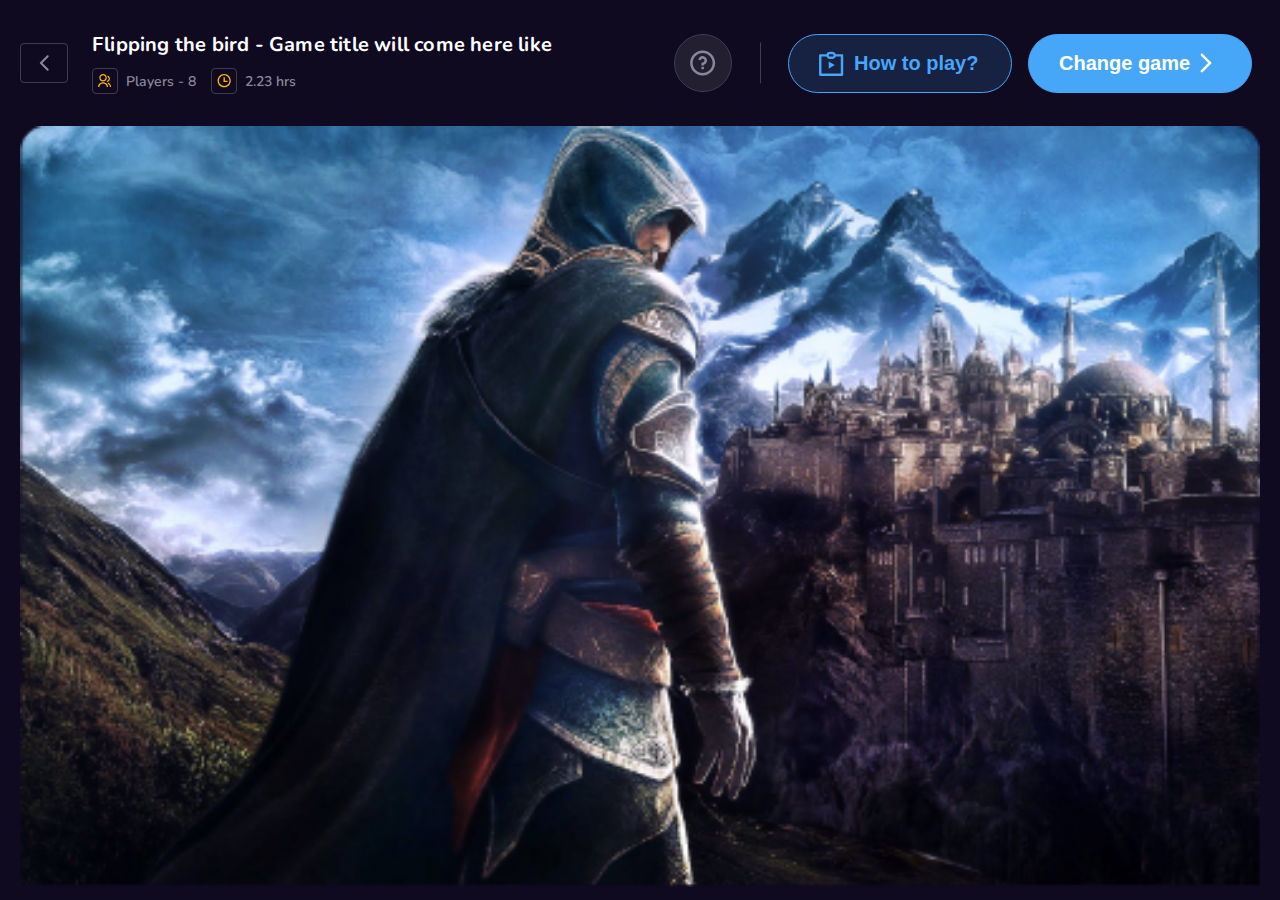
==== toolbar.html @ ceb5f51f "12345" ====
<!DOCTYPE html>
<html lang="en">

<head>
    <meta charset="UTF-8">
    <meta http-equiv="X-UA-Compatible" content="IE=edge">
    <meta name="viewport" content="width=device-width, initial-scale=1.0">
    <link rel="preconnect" href="https://fonts.googleapis.com">
    <link rel="preconnect" href="https://fonts.gstatic.com" crossorigin>
    <link href="https://fonts.googleapis.com/css2?family=Nunito:wght@400;600;700&display=swap" rel="stylesheet">

    <link rel="stylesheet" href="css/main.css">
    <title>Toolbar</title>
</head>

<body>
    <!-- toolbar start
    =========================================== -->
    <section class="toolbar">
        <div class="toolbar__inner">
            <div class="toolbar__inner-header">
                <div class="toolbar__inner-header-side">
                    <div class="toolbar__inner-header-side-row">
                        <a href="index.html" class="toolbar__inner-header-side-back">
                            <svg width="12" height="20" viewBox="0 0 12 20" fill="none"
                                xmlns="http://www.w3.org/2000/svg">
                                <path
                                    d="M11.3076 0.990059C10.8176 0.500059 10.0276 0.500059 9.53756 0.990059L1.22756 9.30006C0.837559 9.69006 0.837559 10.3201 1.22756 10.7101L9.53756 19.0201C10.0276 19.5101 10.8176 19.5101 11.3076 19.0201C11.7976 18.5301 11.7976 17.7401 11.3076 17.2501L4.06756 10.0001L11.3176 2.75006C11.7976 2.27006 11.7976 1.47006 11.3076 0.990059Z"
                                    fill="" />
                            </svg>
                        </a>
                        <div class="toolbar__inner-header-side-info">
                            <div class="toolbar__inner-header-side-info-title">
                                Flipping the bird - Game title will come here like
                            </div>
                            <div class="toolbar__inner-header-side-info-row">
                                <div class="toolbar__inner-header-side-info-column">
                                    <div class="toolbar__inner-header-side-info-column-icon">
                                        <svg width="15" height="15" viewBox="0 0 15 15" fill="none"
                                            xmlns="http://www.w3.org/2000/svg">
                                            <path
                                                d="M0.0732422 14.0488C0.0732422 12.6343 0.635145 11.2778 1.63534 10.2776C2.63553 9.2774 3.99209 8.7155 5.40658 8.7155C6.82106 8.7155 8.17762 9.2774 9.17781 10.2776C10.178 11.2778 10.7399 12.6343 10.7399 14.0488H9.40658C9.40658 12.988 8.98515 11.9705 8.235 11.2204C7.48486 10.4703 6.46744 10.0488 5.40658 10.0488C4.34571 10.0488 3.32829 10.4703 2.57815 11.2204C1.828 11.9705 1.40658 12.988 1.40658 14.0488H0.0732422ZM5.40658 8.04883C3.19658 8.04883 1.40658 6.25883 1.40658 4.04883C1.40658 1.83883 3.19658 0.0488281 5.40658 0.0488281C7.61658 0.0488281 9.40658 1.83883 9.40658 4.04883C9.40658 6.25883 7.61658 8.04883 5.40658 8.04883ZM5.40658 6.7155C6.87991 6.7155 8.07324 5.52216 8.07324 4.04883C8.07324 2.57549 6.87991 1.38216 5.40658 1.38216C3.93324 1.38216 2.73991 2.57549 2.73991 4.04883C2.73991 5.52216 3.93324 6.7155 5.40658 6.7155ZM10.9292 9.18416C11.8661 9.60611 12.6612 10.2897 13.219 11.1526C13.7767 12.0156 14.0733 13.0213 14.0732 14.0488H12.7399C12.7401 13.2781 12.5176 12.5238 12.0993 11.8766C11.681 11.2293 11.0846 10.7166 10.3819 10.4002L10.9286 9.18416H10.9292ZM10.4706 1.65749C11.1423 1.93436 11.7166 2.40452 12.1206 3.00832C12.5246 3.61211 12.7402 4.32232 12.7399 5.04883C12.7402 5.96372 12.3984 6.84565 11.7816 7.52138C11.1648 8.19711 10.3177 8.61781 9.40658 8.70083V7.35883C9.90054 7.28808 10.3588 7.06084 10.7141 6.71047C11.0694 6.36009 11.303 5.90504 11.3807 5.41212C11.4583 4.91919 11.3759 4.41436 11.1455 3.97173C10.9151 3.5291 10.5489 3.17199 10.1006 2.95283L10.4706 1.65749Z"
                                                fill="" />
                                        </svg>
                                    </div>
                                    <span>
                                        Players - 8
                                    </span>
                                </div>
                                <div class="toolbar__inner-header-side-info-column">
                                    <div class="toolbar__inner-header-side-info-column-icon">
                                        <svg width="17" height="17" viewBox="0 0 17 17" fill="none"
                                            xmlns="http://www.w3.org/2000/svg">
                                            <path
                                                d="M8.71802 16.0488C4.29962 16.0488 0.718018 12.4672 0.718018 8.04883C0.718018 3.63043 4.29962 0.0488281 8.71802 0.0488281C13.1364 0.0488281 16.718 3.63043 16.718 8.04883C16.718 12.4672 13.1364 16.0488 8.71802 16.0488ZM8.71802 14.4488C10.4154 14.4488 12.0433 13.7745 13.2435 12.5743C14.4437 11.3741 15.118 9.74621 15.118 8.04883C15.118 6.35144 14.4437 4.72358 13.2435 3.52334C12.0433 2.32311 10.4154 1.64883 8.71802 1.64883C7.02063 1.64883 5.39277 2.32311 4.19253 3.52334C2.9923 4.72358 2.31802 6.35144 2.31802 8.04883C2.31802 9.74621 2.9923 11.3741 4.19253 12.5743C5.39277 13.7745 7.02063 14.4488 8.71802 14.4488ZM9.51802 8.04883H12.718V9.64883H7.91802V4.04883H9.51802V8.04883Z"
                                                fill="" />
                                        </svg>
                                    </div>
                                    <span>
                                        2.23 hrs
                                    </span>
                                </div>
                            </div>
                        </div>
                    </div>
                    <div class="toolbar__inner-header-side-question windowBtn" data-modal="#issue">
                        <svg width="26" height="26" viewBox="0 0 26 26" fill="none" xmlns="http://www.w3.org/2000/svg">
                            <path
                                d="M12.63 25.5C5.72625 25.5 0.130005 19.9038 0.130005 13C0.130005 6.09625 5.72625 0.5 12.63 0.5C19.5338 0.5 25.13 6.09625 25.13 13C25.13 19.9038 19.5338 25.5 12.63 25.5ZM12.63 23C15.2822 23 17.8257 21.9464 19.7011 20.0711C21.5764 18.1957 22.63 15.6522 22.63 13C22.63 10.3478 21.5764 7.8043 19.7011 5.92893C17.8257 4.05357 15.2822 3 12.63 3C9.97784 3 7.4343 4.05357 5.55894 5.92893C3.68357 7.8043 2.63 10.3478 2.63 13C2.63 15.6522 3.68357 18.1957 5.55894 20.0711C7.4343 21.9464 9.97784 23 12.63 23ZM11.38 16.75H13.88V19.25H11.38V16.75ZM13.88 14.6938V15.5H11.38V13.625C11.38 13.2935 11.5117 12.9755 11.7461 12.7411C11.9805 12.5067 12.2985 12.375 12.63 12.375C12.9851 12.375 13.3329 12.2741 13.6329 12.0842C13.9329 11.8942 14.1728 11.623 14.3247 11.302C14.4766 10.981 14.5342 10.6235 14.4909 10.2711C14.4475 9.91862 14.3049 9.58573 14.0798 9.31114C13.8546 9.03655 13.5561 8.83154 13.219 8.71996C12.8819 8.60839 12.52 8.59484 12.1755 8.68088C11.831 8.76693 11.518 8.94904 11.273 9.20602C11.0279 9.463 10.8609 9.78429 10.7913 10.1325L8.33875 9.64125C8.49079 8.88136 8.84189 8.17546 9.35615 7.59573C9.87042 7.016 10.5294 6.58323 11.2657 6.34165C12.0021 6.10007 12.7894 6.05836 13.5471 6.22077C14.3049 6.38318 15.0059 6.74389 15.5785 7.26603C16.1512 7.78817 16.5749 8.45301 16.8064 9.19258C17.0379 9.93215 17.0688 10.7199 16.8961 11.4754C16.7233 12.2308 16.3531 12.9269 15.8232 13.4923C15.2932 14.0578 14.6227 14.4724 13.88 14.6938Z"
                                fill="" />
                        </svg>
                    </div>
                </div>
                <div class="toolbar__inner-header-btns">
                    <button class="windowBtn" data-modal="#video">
                        <svg width="25" height="25" viewBox="0 0 25 25" fill="none" xmlns="http://www.w3.org/2000/svg">
                            <path
                                d="M7.50193 3.12516C7.75206 2.4182 8.21523 1.80617 8.82765 1.37337C9.44006 0.940567 10.1716 0.70828 10.9215 0.708496H13.3382C14.9163 0.708496 16.2587 1.71745 16.7578 3.12516H23.0048C23.3253 3.12516 23.6327 3.25247 23.8593 3.47908C24.0859 3.70568 24.2132 4.01303 24.2132 4.3335V23.6668C24.2132 23.9873 24.0859 24.2946 23.8593 24.5212C23.6327 24.7479 23.3253 24.8752 23.0048 24.8752H1.25484C0.934372 24.8752 0.627028 24.7479 0.400421 24.5212C0.173815 24.2946 0.0465088 23.9873 0.0465088 23.6668V4.3335C0.0465088 4.01303 0.173815 3.70568 0.400421 3.47908C0.627028 3.25247 0.934372 3.12516 1.25484 3.12516H7.50193ZM2.46318 5.54183V22.4585H21.7965V5.54183H16.7578C16.5076 6.24879 16.0445 6.86082 15.432 7.29362C14.8196 7.72642 14.0881 7.95871 13.3382 7.9585H10.9215C10.1716 7.95871 9.44006 7.72642 8.82765 7.29362C8.21523 6.86082 7.75206 6.24879 7.50193 5.54183H2.46318ZM10.9215 3.12516C10.601 3.12516 10.2937 3.25247 10.0671 3.47908C9.84048 3.70568 9.71318 4.01303 9.71318 4.3335C9.71318 4.65397 9.84048 4.96131 10.0671 5.18792C10.2937 5.41452 10.601 5.54183 10.9215 5.54183H13.3382C13.6586 5.54183 13.966 5.41452 14.1926 5.18792C14.4192 4.96131 14.5465 4.65397 14.5465 4.3335C14.5465 4.01303 14.4192 3.70568 14.1926 3.47908C13.966 3.25247 13.6586 3.12516 13.3382 3.12516H10.9215ZM9.71318 10.3752L15.7548 14.0002L9.71318 17.6252V10.3752Z"
                                fill="" />
                        </svg>
                        How to play?
                    </button>
                    <button class="windowBtn" data-modal="#gallery">
                        Change game
                        <svg width="12" height="20" viewBox="0 0 12 20" fill="none" xmlns="http://www.w3.org/2000/svg">
                            <path
                                d="M1.00982 19.0099C1.49982 19.4999 2.28982 19.4999 2.77982 19.0099L11.0898 10.6999C11.4798 10.3099 11.4798 9.67994 11.0898 9.28994L2.77982 0.97994C2.28982 0.48994 1.49982 0.48994 1.00982 0.97994C0.519823 1.46994 0.519823 2.25994 1.00982 2.74994L8.24982 9.99994L0.999823 17.2499C0.519823 17.7299 0.519821 18.5299 1.00982 19.0099Z"
                                fill="" />
                        </svg>
                    </button>
                </div>
            </div>
            <div class="toolbar__inner-body">
                <div class="toolbar__inner-body-image">
                    <img src="images/games/1 (1).png" alt="">
                </div>
            </div>
        </div>
    </section>
    <!-- toolbar end
    =========================================== -->
    <!-- modals start
    =========================================== -->
    <div class="modal window" id="issue">
        <div class="modal__inner">
            <div class="modal__inner-header">
                <div class="modal__close windowClose" data-modal="issue">
                    <svg width="15" height="14" viewBox="0 0 15 14" fill="none" xmlns="http://www.w3.org/2000/svg">
                        <path
                            d="M13.7443 1.18C13.3543 0.805032 12.7243 0.805032 12.3343 1.18L7.44431 5.87194L2.55431 1.17039C2.16431 0.795418 1.53431 0.795418 1.14431 1.17039C0.754307 1.54536 0.754307 2.15108 1.14431 2.52605L6.03431 7.2276L1.14431 11.9292C0.754307 12.3041 0.754307 12.9098 1.14431 13.2848C1.53431 13.6598 2.16431 13.6598 2.55431 13.2848L7.44431 8.58327L12.3343 13.2848C12.7243 13.6598 13.3543 13.6598 13.7443 13.2848C14.1343 12.9098 14.1343 12.3041 13.7443 11.9292L8.85431 7.2276L13.7443 2.52605C14.1243 2.16069 14.1243 1.54536 13.7443 1.18Z"
                            fill="" />
                    </svg>
                </div>
                <div class="modal__inner-header-title">
                    Help for Paper Magic Academy
                </div>
                <div class="modal__inner-header-para">
                    Let us know how can we help you!
                </div>
            </div>
            <div class="modal__inner-body">
                <form action="#" class="issue">
                    <div class="issue__info">
                        <div class="issue__info-image">
                            <img src="images/games/1 (3).png" alt="">
                        </div>
                        <div class="issue__info-content">
                            <div class="issue__info-content-title">
                                Paper Magic Academy
                            </div>
                            <div class="issue__info-content-para">
                                Two line game description can come here, if it has two lines
                            </div>
                        </div>
                    </div>
                    <div class="issue__form">
                        <div class="select__outer">
                            <label>Property typer</label>
                            <div class="custom-select">
                                <select>
                                    <option value="1">I need help with my license</option>
                                    <option value="2">I need help with my license</option>
                                    <option value="3">I need help with my license</option>
                                </select>
                            </div>
                        </div>
                        <div class="issue__form-row">
                            <div class="issue__form-column">
                                <div class="input__outer">
                                    <label for="">Your name</label>
                                    <input type="text" placeholder="Name">
                                </div>
                            </div>
                            <div class="issue__form-column">
                                <div class="input__outer">
                                    <label for="">Email address</label>
                                    <input type="text" placeholder="Email">
                                </div>
                            </div>
                        </div>
                        <div class="textarea__outer">
                            <label for="">Your name</label>
                            <textarea placeholder="Your message here..." name="" id="" cols="30" rows="4"></textarea>
                        </div>
                    </div>
                    <div class="issue__footer">
                        <button type="reset" class="issue__footer-close">
                            Cancel
                        </button>
                        <button type="submit" class="issue__footer-submit">
                            Submit
                            <svg width="12" height="20" viewBox="0 0 12 20" fill="none"
                                xmlns="http://www.w3.org/2000/svg">
                                <path
                                    d="M1.14947 19.0099C1.63947 19.4999 2.42947 19.4999 2.91947 19.0099L11.2295 10.6999C11.6195 10.3099 11.6195 9.67994 11.2295 9.28994L2.91947 0.97994C2.42947 0.48994 1.63947 0.48994 1.14947 0.97994C0.659471 1.46994 0.659471 2.25994 1.14947 2.74994L8.38947 9.99994L1.13947 17.2499C0.659472 17.7299 0.65947 18.5299 1.14947 19.0099Z"
                                    fill="" />
                            </svg>
                        </button>
                    </div>
                </form>
            </div>
        </div>
    </div>
    <div class="modal window" id="gallery">
        <div class="modal__inner">
            <div class="modal__inner-header">
                <div class="modal__close windowClose" data-modal="gallery">
                    <svg width="15" height="14" viewBox="0 0 15 14" fill="none" xmlns="http://www.w3.org/2000/svg">
                        <path
                            d="M13.7443 1.18C13.3543 0.805032 12.7243 0.805032 12.3343 1.18L7.44431 5.87194L2.55431 1.17039C2.16431 0.795418 1.53431 0.795418 1.14431 1.17039C0.754307 1.54536 0.754307 2.15108 1.14431 2.52605L6.03431 7.2276L1.14431 11.9292C0.754307 12.3041 0.754307 12.9098 1.14431 13.2848C1.53431 13.6598 2.16431 13.6598 2.55431 13.2848L7.44431 8.58327L12.3343 13.2848C12.7243 13.6598 13.3543 13.6598 13.7443 13.2848C14.1343 12.9098 14.1343 12.3041 13.7443 11.9292L8.85431 7.2276L13.7443 2.52605C14.1243 2.16069 14.1243 1.54536 13.7443 1.18Z"
                            fill="" />
                    </svg>
                </div>
                <div class="modal__inner-header-title">
                    Select your game
                </div>
                <div class="modal__inner-header-para">
                    Select a game below to switch to a different game
                </div>
            </div>
            <div class="modal__inner-body">
                <div class="gallery">
                    <div class="gallery__item">
                        <div class="gallery__column">
                            <a href="#" class="card__modal">
                                <div class="card__modal-image">
                                    <img src="images/games/1 (1).png" alt="">
                                </div>
                                <div class="card__modal-body">
                                    <div class="card__modal-body-inner">
                                        <div class="card__modal-body-title">
                                            <div class="card__modal-body-title-text">
                                                Drawtini classic
                                            </div>
                                            <div class="card__modal-body-title-row">
                                                <div class="card__modal-body-title-row-icon">
                                                    <svg width="15" height="15" viewBox="0 0 15 15" fill="none"
                                                        xmlns="http://www.w3.org/2000/svg">
                                                        <path
                                                            d="M0.753906 14.5093C0.753906 13.0948 1.31581 11.7382 2.316 10.738C3.3162 9.73785 4.67275 9.17594 6.08724 9.17594C7.50173 9.17594 8.85828 9.73785 9.85848 10.738C10.8587 11.7382 11.4206 13.0948 11.4206 14.5093H10.0872C10.0872 13.4484 9.66581 12.431 8.91567 11.6809C8.16552 10.9307 7.14811 10.5093 6.08724 10.5093C5.02637 10.5093 4.00896 10.9307 3.25881 11.6809C2.50867 12.431 2.08724 13.4484 2.08724 14.5093H0.753906ZM6.08724 8.50928C3.87724 8.50928 2.08724 6.71928 2.08724 4.50928C2.08724 2.29928 3.87724 0.509277 6.08724 0.509277C8.29724 0.509277 10.0872 2.29928 10.0872 4.50928C10.0872 6.71928 8.29724 8.50928 6.08724 8.50928ZM6.08724 7.17594C7.56057 7.17594 8.75391 5.98261 8.75391 4.50928C8.75391 3.03594 7.56057 1.84261 6.08724 1.84261C4.61391 1.84261 3.42057 3.03594 3.42057 4.50928C3.42057 5.98261 4.61391 7.17594 6.08724 7.17594ZM11.6099 9.64461C12.5468 10.0666 13.3419 10.7501 13.8996 11.6131C14.4574 12.4761 14.754 13.4818 14.7539 14.5093H13.4206C13.4207 13.7386 13.1983 12.9843 12.78 12.337C12.3617 11.6897 11.7653 11.1771 11.0626 10.8606L11.6092 9.64461H11.6099ZM11.1512 2.11794C11.8229 2.39481 12.3972 2.86497 12.8013 3.46876C13.2053 4.07256 13.4208 4.78277 13.4206 5.50928C13.4209 6.42417 13.079 7.3061 12.4623 7.98183C11.8455 8.65756 10.9984 9.07826 10.0872 9.16128V7.81928C10.5812 7.74853 11.0395 7.52129 11.3948 7.17092C11.7501 6.82054 11.9837 6.36549 12.0613 5.87257C12.139 5.37964 12.0566 4.87481 11.8262 4.43218C11.5958 3.98955 11.2295 3.63244 10.7812 3.41328L11.1512 2.11794Z"
                                                            fill="#FFB700" />
                                                    </svg>
                                                </div>
                                                <span>8</span>
                                            </div>
                                        </div>
                                        <div class="card__modal-body-para">
                                            Two line game description can come here, if it has two lines
                                        </div>
                                    </div>
                                </div>
                            </a>
                        </div>
                        <div class="gallery__column">
                            <a href="#" class="card__modal">
                                <div class="card__modal-image">
                                    <img src="images/games/1 (2).png" alt="">
                                </div>
                                <div class="card__modal-body">
                                    <div class="card__modal-body-inner">
                                        <div class="card__modal-body-title">
                                            <div class="card__modal-body-title-text">
                                                Drawtini classic
                                            </div>
                                            <div class="card__modal-body-title-row">
                                                <div class="card__modal-body-title-row-icon">
                                                    <svg width="15" height="15" viewBox="0 0 15 15" fill="none"
                                                        xmlns="http://www.w3.org/2000/svg">
                                                        <path
                                                            d="M0.753906 14.5093C0.753906 13.0948 1.31581 11.7382 2.316 10.738C3.3162 9.73785 4.67275 9.17594 6.08724 9.17594C7.50173 9.17594 8.85828 9.73785 9.85848 10.738C10.8587 11.7382 11.4206 13.0948 11.4206 14.5093H10.0872C10.0872 13.4484 9.66581 12.431 8.91567 11.6809C8.16552 10.9307 7.14811 10.5093 6.08724 10.5093C5.02637 10.5093 4.00896 10.9307 3.25881 11.6809C2.50867 12.431 2.08724 13.4484 2.08724 14.5093H0.753906ZM6.08724 8.50928C3.87724 8.50928 2.08724 6.71928 2.08724 4.50928C2.08724 2.29928 3.87724 0.509277 6.08724 0.509277C8.29724 0.509277 10.0872 2.29928 10.0872 4.50928C10.0872 6.71928 8.29724 8.50928 6.08724 8.50928ZM6.08724 7.17594C7.56057 7.17594 8.75391 5.98261 8.75391 4.50928C8.75391 3.03594 7.56057 1.84261 6.08724 1.84261C4.61391 1.84261 3.42057 3.03594 3.42057 4.50928C3.42057 5.98261 4.61391 7.17594 6.08724 7.17594ZM11.6099 9.64461C12.5468 10.0666 13.3419 10.7501 13.8996 11.6131C14.4574 12.4761 14.754 13.4818 14.7539 14.5093H13.4206C13.4207 13.7386 13.1983 12.9843 12.78 12.337C12.3617 11.6897 11.7653 11.1771 11.0626 10.8606L11.6092 9.64461H11.6099ZM11.1512 2.11794C11.8229 2.39481 12.3972 2.86497 12.8013 3.46876C13.2053 4.07256 13.4208 4.78277 13.4206 5.50928C13.4209 6.42417 13.079 7.3061 12.4623 7.98183C11.8455 8.65756 10.9984 9.07826 10.0872 9.16128V7.81928C10.5812 7.74853 11.0395 7.52129 11.3948 7.17092C11.7501 6.82054 11.9837 6.36549 12.0613 5.87257C12.139 5.37964 12.0566 4.87481 11.8262 4.43218C11.5958 3.98955 11.2295 3.63244 10.7812 3.41328L11.1512 2.11794Z"
                                                            fill="#FFB700" />
                                                    </svg>
                                                </div>
                                                <span>8</span>
                                            </div>
                                        </div>
                                        <div class="card__modal-body-para">
                                            Two line game description can come here, if it has two lines
                                        </div>
                                    </div>
                                </div>
                            </a>
                        </div>

                    </div>
                    <div class="gallery__item">
                        <div class="gallery__column">
                            <a href="#" class="card__modal">
                                <div class="card__modal-image">
                                    <img src="images/games/1 (3).png" alt="">
                                </div>
                                <div class="card__modal-body">
                                    <div class="card__modal-body-inner">
                                        <div class="card__modal-body-title">
                                            <div class="card__modal-body-title-text">
                                                Drawtini classic
                                            </div>
                                            <div class="card__modal-body-title-row">
                                                <div class="card__modal-body-title-row-icon">
                                                    <svg width="15" height="15" viewBox="0 0 15 15" fill="none"
                                                        xmlns="http://www.w3.org/2000/svg">
                                                        <path
                                                            d="M0.753906 14.5093C0.753906 13.0948 1.31581 11.7382 2.316 10.738C3.3162 9.73785 4.67275 9.17594 6.08724 9.17594C7.50173 9.17594 8.85828 9.73785 9.85848 10.738C10.8587 11.7382 11.4206 13.0948 11.4206 14.5093H10.0872C10.0872 13.4484 9.66581 12.431 8.91567 11.6809C8.16552 10.9307 7.14811 10.5093 6.08724 10.5093C5.02637 10.5093 4.00896 10.9307 3.25881 11.6809C2.50867 12.431 2.08724 13.4484 2.08724 14.5093H0.753906ZM6.08724 8.50928C3.87724 8.50928 2.08724 6.71928 2.08724 4.50928C2.08724 2.29928 3.87724 0.509277 6.08724 0.509277C8.29724 0.509277 10.0872 2.29928 10.0872 4.50928C10.0872 6.71928 8.29724 8.50928 6.08724 8.50928ZM6.08724 7.17594C7.56057 7.17594 8.75391 5.98261 8.75391 4.50928C8.75391 3.03594 7.56057 1.84261 6.08724 1.84261C4.61391 1.84261 3.42057 3.03594 3.42057 4.50928C3.42057 5.98261 4.61391 7.17594 6.08724 7.17594ZM11.6099 9.64461C12.5468 10.0666 13.3419 10.7501 13.8996 11.6131C14.4574 12.4761 14.754 13.4818 14.7539 14.5093H13.4206C13.4207 13.7386 13.1983 12.9843 12.78 12.337C12.3617 11.6897 11.7653 11.1771 11.0626 10.8606L11.6092 9.64461H11.6099ZM11.1512 2.11794C11.8229 2.39481 12.3972 2.86497 12.8013 3.46876C13.2053 4.07256 13.4208 4.78277 13.4206 5.50928C13.4209 6.42417 13.079 7.3061 12.4623 7.98183C11.8455 8.65756 10.9984 9.07826 10.0872 9.16128V7.81928C10.5812 7.74853 11.0395 7.52129 11.3948 7.17092C11.7501 6.82054 11.9837 6.36549 12.0613 5.87257C12.139 5.37964 12.0566 4.87481 11.8262 4.43218C11.5958 3.98955 11.2295 3.63244 10.7812 3.41328L11.1512 2.11794Z"
                                                            fill="#FFB700" />
                                                    </svg>
                                                </div>
                                                <span>8</span>
                                            </div>
                                        </div>
                                        <div class="card__modal-body-para">
                                            Two line game description can come here, if it has two lines
                                        </div>
                                    </div>
                                </div>
                            </a>
                        </div>
                        <div class="gallery__column">
                            <a href="#" class="card__modal">
                                <div class="card__modal-image">
                                    <img src="images/games/1 (4).png" alt="">
                                </div>
                                <div class="card__modal-body">
                                    <div class="card__modal-body-inner">
                                        <div class="card__modal-body-title">
                                            <div class="card__modal-body-title-text">
                                                Drawtini classic
                                            </div>
                                            <div class="card__modal-body-title-row">
                                                <div class="card__modal-body-title-row-icon">
                                                    <svg width="15" height="15" viewBox="0 0 15 15" fill="none"
                                                        xmlns="http://www.w3.org/2000/svg">
                                                        <path
                                                            d="M0.753906 14.5093C0.753906 13.0948 1.31581 11.7382 2.316 10.738C3.3162 9.73785 4.67275 9.17594 6.08724 9.17594C7.50173 9.17594 8.85828 9.73785 9.85848 10.738C10.8587 11.7382 11.4206 13.0948 11.4206 14.5093H10.0872C10.0872 13.4484 9.66581 12.431 8.91567 11.6809C8.16552 10.9307 7.14811 10.5093 6.08724 10.5093C5.02637 10.5093 4.00896 10.9307 3.25881 11.6809C2.50867 12.431 2.08724 13.4484 2.08724 14.5093H0.753906ZM6.08724 8.50928C3.87724 8.50928 2.08724 6.71928 2.08724 4.50928C2.08724 2.29928 3.87724 0.509277 6.08724 0.509277C8.29724 0.509277 10.0872 2.29928 10.0872 4.50928C10.0872 6.71928 8.29724 8.50928 6.08724 8.50928ZM6.08724 7.17594C7.56057 7.17594 8.75391 5.98261 8.75391 4.50928C8.75391 3.03594 7.56057 1.84261 6.08724 1.84261C4.61391 1.84261 3.42057 3.03594 3.42057 4.50928C3.42057 5.98261 4.61391 7.17594 6.08724 7.17594ZM11.6099 9.64461C12.5468 10.0666 13.3419 10.7501 13.8996 11.6131C14.4574 12.4761 14.754 13.4818 14.7539 14.5093H13.4206C13.4207 13.7386 13.1983 12.9843 12.78 12.337C12.3617 11.6897 11.7653 11.1771 11.0626 10.8606L11.6092 9.64461H11.6099ZM11.1512 2.11794C11.8229 2.39481 12.3972 2.86497 12.8013 3.46876C13.2053 4.07256 13.4208 4.78277 13.4206 5.50928C13.4209 6.42417 13.079 7.3061 12.4623 7.98183C11.8455 8.65756 10.9984 9.07826 10.0872 9.16128V7.81928C10.5812 7.74853 11.0395 7.52129 11.3948 7.17092C11.7501 6.82054 11.9837 6.36549 12.0613 5.87257C12.139 5.37964 12.0566 4.87481 11.8262 4.43218C11.5958 3.98955 11.2295 3.63244 10.7812 3.41328L11.1512 2.11794Z"
                                                            fill="#FFB700" />
                                                    </svg>
                                                </div>
                                                <span>8</span>
                                            </div>
                                        </div>
                                        <div class="card__modal-body-para">
                                            Two line game description can come here, if it has two lines
                                        </div>
                                    </div>
                                </div>
                            </a>
                        </div>
                    </div>
                    <div class="gallery__item">
                        <div class="gallery__column">
                            <a href="#" class="card__modal">
                                <div class="card__modal-image">
                                    <img src="images/games/1 (3).png" alt="">
                                </div>
                                <div class="card__modal-body">
                                    <div class="card__modal-body-inner">
                                        <div class="card__modal-body-title">
                                            <div class="card__modal-body-title-text">
                                                Drawtini classic
                                            </div>
                                            <div class="card__modal-body-title-row">
                                                <div class="card__modal-body-title-row-icon">
                                                    <svg width="15" height="15" viewBox="0 0 15 15" fill="none"
                                                        xmlns="http://www.w3.org/2000/svg">
                                                        <path
                                                            d="M0.753906 14.5093C0.753906 13.0948 1.31581 11.7382 2.316 10.738C3.3162 9.73785 4.67275 9.17594 6.08724 9.17594C7.50173 9.17594 8.85828 9.73785 9.85848 10.738C10.8587 11.7382 11.4206 13.0948 11.4206 14.5093H10.0872C10.0872 13.4484 9.66581 12.431 8.91567 11.6809C8.16552 10.9307 7.14811 10.5093 6.08724 10.5093C5.02637 10.5093 4.00896 10.9307 3.25881 11.6809C2.50867 12.431 2.08724 13.4484 2.08724 14.5093H0.753906ZM6.08724 8.50928C3.87724 8.50928 2.08724 6.71928 2.08724 4.50928C2.08724 2.29928 3.87724 0.509277 6.08724 0.509277C8.29724 0.509277 10.0872 2.29928 10.0872 4.50928C10.0872 6.71928 8.29724 8.50928 6.08724 8.50928ZM6.08724 7.17594C7.56057 7.17594 8.75391 5.98261 8.75391 4.50928C8.75391 3.03594 7.56057 1.84261 6.08724 1.84261C4.61391 1.84261 3.42057 3.03594 3.42057 4.50928C3.42057 5.98261 4.61391 7.17594 6.08724 7.17594ZM11.6099 9.64461C12.5468 10.0666 13.3419 10.7501 13.8996 11.6131C14.4574 12.4761 14.754 13.4818 14.7539 14.5093H13.4206C13.4207 13.7386 13.1983 12.9843 12.78 12.337C12.3617 11.6897 11.7653 11.1771 11.0626 10.8606L11.6092 9.64461H11.6099ZM11.1512 2.11794C11.8229 2.39481 12.3972 2.86497 12.8013 3.46876C13.2053 4.07256 13.4208 4.78277 13.4206 5.50928C13.4209 6.42417 13.079 7.3061 12.4623 7.98183C11.8455 8.65756 10.9984 9.07826 10.0872 9.16128V7.81928C10.5812 7.74853 11.0395 7.52129 11.3948 7.17092C11.7501 6.82054 11.9837 6.36549 12.0613 5.87257C12.139 5.37964 12.0566 4.87481 11.8262 4.43218C11.5958 3.98955 11.2295 3.63244 10.7812 3.41328L11.1512 2.11794Z"
                                                            fill="#FFB700" />
                                                    </svg>
                                                </div>
                                                <span>8</span>
                                            </div>
                                        </div>
                                        <div class="card__modal-body-para">
                                            Two line game description can come here, if it has two lines
                                        </div>
                                    </div>
                                </div>
                            </a>
                        </div>
                        <div class="gallery__column">
                            <a href="#" class="card__modal">
                                <div class="card__modal-image">
                                    <img src="images/games/1 (4).png" alt="">
                                </div>
                                <div class="card__modal-body">
                                    <div class="card__modal-body-inner">
                                        <div class="card__modal-body-title">
                                            <div class="card__modal-body-title-text">
                                                Drawtini classic
                                            </div>
                                            <div class="card__modal-body-title-row">
                                                <div class="card__modal-body-title-row-icon">
                                                    <svg width="15" height="15" viewBox="0 0 15 15" fill="none"
                                                        xmlns="http://www.w3.org/2000/svg">
                                                        <path
                                                            d="M0.753906 14.5093C0.753906 13.0948 1.31581 11.7382 2.316 10.738C3.3162 9.73785 4.67275 9.17594 6.08724 9.17594C7.50173 9.17594 8.85828 9.73785 9.85848 10.738C10.8587 11.7382 11.4206 13.0948 11.4206 14.5093H10.0872C10.0872 13.4484 9.66581 12.431 8.91567 11.6809C8.16552 10.9307 7.14811 10.5093 6.08724 10.5093C5.02637 10.5093 4.00896 10.9307 3.25881 11.6809C2.50867 12.431 2.08724 13.4484 2.08724 14.5093H0.753906ZM6.08724 8.50928C3.87724 8.50928 2.08724 6.71928 2.08724 4.50928C2.08724 2.29928 3.87724 0.509277 6.08724 0.509277C8.29724 0.509277 10.0872 2.29928 10.0872 4.50928C10.0872 6.71928 8.29724 8.50928 6.08724 8.50928ZM6.08724 7.17594C7.56057 7.17594 8.75391 5.98261 8.75391 4.50928C8.75391 3.03594 7.56057 1.84261 6.08724 1.84261C4.61391 1.84261 3.42057 3.03594 3.42057 4.50928C3.42057 5.98261 4.61391 7.17594 6.08724 7.17594ZM11.6099 9.64461C12.5468 10.0666 13.3419 10.7501 13.8996 11.6131C14.4574 12.4761 14.754 13.4818 14.7539 14.5093H13.4206C13.4207 13.7386 13.1983 12.9843 12.78 12.337C12.3617 11.6897 11.7653 11.1771 11.0626 10.8606L11.6092 9.64461H11.6099ZM11.1512 2.11794C11.8229 2.39481 12.3972 2.86497 12.8013 3.46876C13.2053 4.07256 13.4208 4.78277 13.4206 5.50928C13.4209 6.42417 13.079 7.3061 12.4623 7.98183C11.8455 8.65756 10.9984 9.07826 10.0872 9.16128V7.81928C10.5812 7.74853 11.0395 7.52129 11.3948 7.17092C11.7501 6.82054 11.9837 6.36549 12.0613 5.87257C12.139 5.37964 12.0566 4.87481 11.8262 4.43218C11.5958 3.98955 11.2295 3.63244 10.7812 3.41328L11.1512 2.11794Z"
                                                            fill="#FFB700" />
                                                    </svg>
                                                </div>
                                                <span>8</span>
                                            </div>
                                        </div>
                                        <div class="card__modal-body-para">
                                            Two line game description can come here, if it has two lines
                                        </div>
                                    </div>
                                </div>
                            </a>
                        </div>
                    </div>
                </div>
                <div class="gallery__footer">
                    <button class="prevGallery">
                        <svg width="11" height="18" viewBox="0 0 11 18" fill="none" xmlns="http://www.w3.org/2000/svg">
                            <path
                                d="M9.69001 0.546348C9.24084 0.097181 8.51668 0.097181 8.06751 0.546348L0.45001 8.16385C0.0925098 8.52135 0.0925098 9.09885 0.45001 9.45635L8.06751 17.0738C8.51668 17.523 9.24084 17.523 9.69001 17.0738C10.1392 16.6247 10.1392 15.9005 9.69001 15.4513L3.05334 8.80551L9.69918 2.15968C10.1392 1.71968 10.1392 0.986348 9.69001 0.546348Z"
                                fill="" />
                        </svg>
                    </button>
                    <button class="nextGallery">
                        <svg width="11" height="18" viewBox="0 0 11 18" fill="none" xmlns="http://www.w3.org/2000/svg">
                            <path
                                d="M0.8471 17.065C1.29627 17.5141 2.02043 17.5141 2.4696 17.065L10.0871 9.44748C10.4446 9.08998 10.4446 8.51248 10.0871 8.15498L2.4696 0.537479C2.02043 0.0883114 1.29627 0.0883114 0.847102 0.537479C0.397935 0.986646 0.397935 1.71081 0.847102 2.15998L7.48377 8.80581L0.837936 15.4516C0.397935 15.8916 0.397934 16.625 0.8471 17.065Z"
                                fill="" />
                        </svg>
                    </button>
                </div>
            </div>
        </div>
    </div>
    <div class="modal window" id="video">
        <div class="modal__inner">
            <div class="modal__inner-header">
                <div class="modal__close windowClose" data-modal="video">
                    <svg width="15" height="14" viewBox="0 0 15 14" fill="none" xmlns="http://www.w3.org/2000/svg">
                        <path
                            d="M13.7443 1.18C13.3543 0.805032 12.7243 0.805032 12.3343 1.18L7.44431 5.87194L2.55431 1.17039C2.16431 0.795418 1.53431 0.795418 1.14431 1.17039C0.754307 1.54536 0.754307 2.15108 1.14431 2.52605L6.03431 7.2276L1.14431 11.9292C0.754307 12.3041 0.754307 12.9098 1.14431 13.2848C1.53431 13.6598 2.16431 13.6598 2.55431 13.2848L7.44431 8.58327L12.3343 13.2848C12.7243 13.6598 13.3543 13.6598 13.7443 13.2848C14.1343 12.9098 14.1343 12.3041 13.7443 11.9292L8.85431 7.2276L13.7443 2.52605C14.1243 2.16069 14.1243 1.54536 13.7443 1.18Z"
                            fill="" />
                    </svg>
                </div>
                <div class="modal__inner-header-title">
                    Select your game
                </div>
                <div class="modal__inner-header-para">
                    Select a game below to switch to a different game
                </div>
            </div>
            <div class="modal__inner-body">
                <div class="video">


                    <div class="video__slider-outer">
                        <div class="prevVideo">
                            <svg width="16" height="26" viewBox="0 0 16 26" fill="none"
                                xmlns="http://www.w3.org/2000/svg">
                                <path
                                    d="M14.9127 21.3062L6.18267 12.5762L14.9127 3.84625C15.7902 2.96875 15.7902 1.55125 14.9127 0.67375C14.0352 -0.20375 12.6177 -0.20375 11.7402 0.67375L1.41268 11.0012C0.535175 11.8787 0.535175 13.2962 1.41268 14.1737L11.7402 24.5012C12.6177 25.3787 14.0352 25.3787 14.9127 24.5012C15.7677 23.6237 15.7902 22.1837 14.9127 21.3062Z"
                                    fill="" />
                            </svg>
                        </div>
                        <div class="nextVideo">
                            <svg width="16" height="26" viewBox="0 0 16 26" fill="none"
                                xmlns="http://www.w3.org/2000/svg">
                                <path
                                    d="M1.21037 4.28555L9.94037 13.0155L1.21037 21.7455C0.332871 22.623 0.332871 24.0405 1.21037 24.918C2.08787 25.7955 3.50537 25.7955 4.38287 24.918L14.7104 14.5905C15.5879 13.713 15.5879 12.2955 14.7104 11.418L4.38287 1.09055C3.50537 0.213053 2.08787 0.213053 1.21037 1.09055C0.35537 1.96805 0.33287 3.40805 1.21037 4.28555Z"
                                    fill="" />
                            </svg>
                        </div>
                        <div class="video__slider">
                            <div class="video__slider-item">
                                <button class="videoPlay">
                                    <span></span>
                                </button>
                                <video poster="images/games/super.png" preload="" class="video">
                                    <source src="video/sample.mp4">
                                </video>
                            </div>
                            <div class="video__slider-item">
                                <button class="videoPlay">
                                    <span></span>
                                </button>
                                <video poster="images/games/super.png" preload="" class="video">
                                    <!-- <source src="video/sample.mp4"> -->
                                </video>
                            </div>
                            <div class="video__slider-item">
                                <button class="videoPlay">
                                    <span></span>
                                </button>
                                <video poster="images/games/super.png" preload="" class="video">
                                    <!-- <source src="video/sample.mp4"> -->
                                </video>
                            </div>
                        </div>
                    </div>
                    <div class="video__inner-body-text">
                        <div class="video__inner-body-text-title">
                            Players information
                        </div>
                        <div class="video__inner-body-text-para">
                            Send payments to suppliers, partners, remote employees, etc through our Global Payout
                            Solution designed exclusively for you.
                        </div>
                        <ul>
                            <li>
                                <svg width="17" height="13" viewBox="0 0 17 13" fill="none"
                                    xmlns="http://www.w3.org/2000/svg">
                                    <path
                                        d="M14.361 0.955008L5.62402 9.69198L1.97675 6.0447C1.57493 5.64289 0.925838 5.64289 0.52402 6.0447C0.122202 6.44652 0.122202 7.09561 0.52402 7.49743L4.8925 11.8659C5.29432 12.2677 5.94341 12.2677 6.34523 11.8659L15.8034 2.40773C16.2052 2.00592 16.2052 1.34652 15.7931 0.944705C15.4119 0.55319 14.7628 0.55319 14.361 0.955008Z"
                                        fill="#6FCF97" />
                                </svg>
                                <span>Reduced turnaround time for realization of funds</span>
                            </li>
                            <li>
                                <svg width="17" height="13" viewBox="0 0 17 13" fill="none"
                                    xmlns="http://www.w3.org/2000/svg">
                                    <path
                                        d="M14.361 0.955008L5.62402 9.69198L1.97675 6.0447C1.57493 5.64289 0.925838 5.64289 0.52402 6.0447C0.122202 6.44652 0.122202 7.09561 0.52402 7.49743L4.8925 11.8659C5.29432 12.2677 5.94341 12.2677 6.34523 11.8659L15.8034 2.40773C16.2052 2.00592 16.2052 1.34652 15.7931 0.944705C15.4119 0.55319 14.7628 0.55319 14.361 0.955008Z"
                                        fill="#6FCF97" />
                                </svg>
                                <span> Facility of Bank to Bank, Bank to Wallet and Bank to Biller transfers
                                    available</span>
                            </li>
                            <li>
                                <svg width="17" height="13" viewBox="0 0 17 13" fill="none"
                                    xmlns="http://www.w3.org/2000/svg">
                                    <path
                                        d="M14.361 0.955008L5.62402 9.69198L1.97675 6.0447C1.57493 5.64289 0.925838 5.64289 0.52402 6.0447C0.122202 6.44652 0.122202 7.09561 0.52402 7.49743L4.8925 11.8659C5.29432 12.2677 5.94341 12.2677 6.34523 11.8659L15.8034 2.40773C16.2052 2.00592 16.2052 1.34652 15.7931 0.944705C15.4119 0.55319 14.7628 0.55319 14.361 0.955008Z"
                                        fill="#6FCF97" />
                                </svg>
                                <span>
                                    Ability to make bulk payments
                                </span>
                            </li>
                        </ul>
                    </div>
                </div>
            </div>
        </div>
    </div>
    <!-- modals end
    =========================================== -->
    <script src="js/jquery.js"></script>
    <script src="js/slick.min.js"></script>
    <script src="js/customSelect.js"></script>
    <script src="js/toolbar.js"></script>

</body>

</html>
---- css/main.css ----
@charset "UTF-8";
/*** 

====================================================================
	Reset
====================================================================

***/
html {
  scroll-behavior: smooth;
}

* {
  margin: 0px;
  padding: 0px;
  border: none;
  outline: none;
}

button {
  outline: none;
}

button:focus {
  outline: none;
}

button:focus {
  outline: none;
}

input::-webkit-outer-spin-button,
input::-webkit-inner-spin-button {
  -webkit-appearance: none;
  margin: 0;
}

/* width */
::-webkit-scrollbar {
  width: 8px;
}

/* Track */
::-webkit-scrollbar-track {
  background: #fff;
}

/* Handle */
::-webkit-scrollbar-thumb {
  background: rgba(0, 0, 0, 0.2);
  border-radius: 10px;
}

/* Handle on hover */
::-webkit-scrollbar-thumb:hover {
  background: rgba(0, 0, 0, 0.3);
}

/*** 
  ====================================================================
      Global Settings
  ====================================================================
   ***/
body {
  font-family: "Nunito", sans-serif;
  font-size: 14px;
  color: #000;
  line-height: 1.7em;
  font-weight: 400;
  background: #100a21;
  -webkit-font-smoothing: antialiased;
  -moz-font-smoothing: antialiased;
}

body.active {
  overflow: hidden;
}

a {
  text-decoration: none;
  cursor: pointer;
  color: #000;
}

h1,
h2,
h3,
h4,
h5,
h6 {
  position: relative;
  font-weight: normal;
  margin: 0px;
  background: none;
  line-height: 1.6em;
}

/* Typography */
h1 {
  font-size: 4em;
}

h2 {
  font-size: 40px;
}

h3 {
  font-size: 34px;
}

h4 {
  font-size: 22px;
}

h5 {
  font-size: 20px;
}

h6 {
  font-size: 18px;
}

p {
  position: relative;
  line-height: 1.8em;
}

.auto__container {
  position: relative;
  max-width: 1220px;
  margin: 0 auto;
  padding: 0;
}

ul,
li {
  list-style: none;
  padding: 0px;
  margin: 0px;
}

.section {
  width: calc(100% - 142px);
  margin-left: 82px;
  padding: 0 30px;
}

@keyframes tab {
  0% {
    top: 50px;
    opacity: 0;
  }
  100% {
    top: 0;
    opacity: 1;
  }
}
@-webkit-keyframes tab {
  0% {
    top: 50px;
    opacity: 0;
  }
  100% {
    top: 0;
    opacity: 1;
  }
}
.header__inner {
  display: -webkit-box;
  display: -ms-flexbox;
  display: flex;
  -webkit-box-align: center;
      -ms-flex-align: center;
          align-items: center;
  -webkit-box-pack: justify;
      -ms-flex-pack: justify;
          justify-content: space-between;
  padding: 19px 0;
}
.header__inner-title {
  font-style: normal;
  font-weight: bold;
  font-size: 32px;
  line-height: 1;
  letter-spacing: 0.2px;
  color: #fff;
}
.header__inner-title-logo {
  display: none;
}
.header__inner-link {
  display: -webkit-box;
  display: -ms-flexbox;
  display: flex;
  -webkit-box-align: center;
      -ms-flex-align: center;
          align-items: center;
  padding: 10px 18px;
  border: 1px solid #403c4e;
  -webkit-box-sizing: border-box;
          box-sizing: border-box;
  border-radius: 4px;
  font-style: normal;
  font-weight: 600;
  font-size: 16px;
  line-height: 22px;
  color: #8a879b;
  cursor: pointer;
  -webkit-transition: all 0.2s ease-in-out 0s;
  transition: all 0.2s ease-in-out 0s;
  -moz-transition: all 0.2s ease-in-out 0s;
}
.header__inner-link svg {
  fill: #8a879b;
  margin-right: 10px;
  -webkit-transition: all 0.2s ease-in-out 0s;
  transition: all 0.2s ease-in-out 0s;
  -moz-transition: all 0.2s ease-in-out 0s;
}
.header__inner-link:hover {
  border: 1px solid #46a6f8;
  color: #46a6f8;
}
.header__inner-link:hover svg {
  fill: #46a6f8;
}
.header__inner-row {
  display: -webkit-box;
  display: -ms-flexbox;
  display: flex;
  -webkit-box-align: center;
      -ms-flex-align: center;
          align-items: center;
}
.header__inner-row-info {
  display: -webkit-box;
  display: -ms-flexbox;
  display: flex;
  -webkit-box-align: center;
      -ms-flex-align: center;
          align-items: center;
  margin-left: 38px;
}
.header__inner-row-info-avatar {
  width: 38px;
  height: 38px;
  border-radius: 6px;
  border: 1px solid #403c4e;
  margin-right: 7px;
}
.header__inner-row-info-avatar img {
  width: 100%;
  height: 100%;
  object-fit: cover;
  -o-object-fit: cover;
}
.header__inner-row-info-name {
  font-style: normal;
  font-weight: 600;
  font-size: 18px;
  line-height: 20px;
  letter-spacing: 0.2px;
  color: #fff;
}

.nav {
  position: absolute;
  top: 76px;
  height: calc(100% - 76px);
  width: 100%;
}
.nav__inner {
  display: -webkit-box;
  display: -ms-flexbox;
  display: flex;
  -webkit-box-align: center;
      -ms-flex-align: center;
          align-items: center;
  -webkit-box-pack: justify;
      -ms-flex-pack: justify;
          justify-content: space-between;
  -webkit-box-orient: vertical;
  -webkit-box-direction: normal;
          flex-direction: column;
  -ms-flex-direction: column;
  width: 100%;
  height: 100%;
}
.nav__inner-link {
  width: 50px;
  height: 50px;
  border-radius: 6px;
  margin-top: 9px;
  -webkit-transition: all 0.2s ease-in-out 0s;
  transition: all 0.2s ease-in-out 0s;
  -moz-transition: all 0.2s ease-in-out 0s;
  display: -webkit-box;
  display: -ms-flexbox;
  display: flex;
  -webkit-box-align: center;
      -ms-flex-align: center;
          align-items: center;
  -webkit-box-pack: center;
      -ms-flex-pack: center;
          justify-content: center;
}
.nav__inner-link svg {
  fill: #787680;
}
.nav__inner-link:hover {
  background: #46a6f8;
  -webkit-box-shadow: 0px 7px 21px -1px rgba(70, 166, 248, 0.45);
          box-shadow: 0px 7px 21px -1px rgba(70, 166, 248, 0.45);
}
.nav__inner-link:hover svg {
  fill: #fff;
}
.nav__inner-link.active {
  background: #46a6f8;
  -webkit-box-shadow: 0px 7px 21px -1px rgba(70, 166, 248, 0.45);
          box-shadow: 0px 7px 21px -1px rgba(70, 166, 248, 0.45);
}
.nav__inner-link.active svg {
  fill: #fff;
}
.nav__inner-link.setting {
  margin: 15px 0;
}

.sidebar {
  position: fixed;
  top: 0;
  left: 0;
  background: #211f30;
  width: 82px;
  height: 100%;
}
.sidebar__inner {
  display: -webkit-box;
  display: -ms-flexbox;
  display: flex;
  -webkit-box-align: center;
      -ms-flex-align: center;
          align-items: center;
  -webkit-box-pack: center;
      -ms-flex-pack: center;
          justify-content: center;
  -webkit-box-orient: vertical;
  -webkit-box-direction: normal;
          flex-direction: column;
  -ms-flex-direction: column;
}
.sidebar__inner-logo {
  padding: 20px 0 10px 0;
  display: -webkit-box;
  display: -ms-flexbox;
  display: flex;
  -webkit-box-align: center;
      -ms-flex-align: center;
          align-items: center;
  -webkit-box-pack: center;
      -ms-flex-pack: center;
          justify-content: center;
  width: 46px;
}
.sidebar__inner-logo img {
  width: 100%;
}
.sidebar__inner-mobile {
  display: none;
}

.search {
  width: 280px;
  position: relative;
}
.search input {
  padding: 10px 15px 10px 40px;
  width: calc(100% - 55px);
  background: #211f30;
  border: 1px solid #403c4e;
  border-radius: 5px;
  font-style: normal;
  font-weight: 600;
  font-size: 16px;
  line-height: 22px;
  color: #8a879b;
}
.search input::-webkit-input-placeholder {
  color: #8a879b;
}
.search input::-moz-placeholder {
  color: #8a879b;
}
.search input:-ms-input-placeholder {
  color: #8a879b;
}
.search input::-ms-input-placeholder {
  color: #8a879b;
}
.search input::placeholder {
  color: #8a879b;
}
.search input::-webkit-input-placeholder {
  color: #8a879b;
}
.search input:-moz-placeholder {
  color: #8a879b;
}
.search input:-ms-input-placeholder {
  color: #8a879b;
}
.search button {
  position: absolute;
  top: 50%;
  left: 12px;
  transform: translateY(-50%);
  -moz-ransform: translateY(-50%);
  -o-transform: translateY(-50%);
  -ms-transform: translateY(-50%);
  -webkit-transform: translateY(-50%);
  background: none;
}
.search button svg {
  fill: #8a879b;
}

.grid {
  position: relative;
  display: -webkit-box;
  display: -ms-flexbox;
  display: flex;
  -webkit-box-align: start;
      -ms-flex-align: start;
          align-items: flex-start;
  -ms-flex-wrap: wrap;
      flex-wrap: wrap;
  margin: 0 -14px;
}
.grid__column {
  width: 45%;
  display: -webkit-box;
  display: -ms-flexbox;
  display: flex;
  -ms-flex-wrap: wrap;
      flex-wrap: wrap;
}
.grid__column.sm {
  width: 55%;
}

.card {
  width: calc(100% - 28px);
  margin: 14px;
}
.card__image {
  width: 100%;
  border-radius: 10px 10px 0 0;
  overflow: hidden;
  height: 300px;
}
.card__image img {
  width: 100%;
  height: 100%;
  object-fit: cover;
  -o-object-fit: cover;
}
.card__body {
  border-radius: 0 0 10px 10px;
  padding: 13px 17px 20px 17px;
  background: #211f30;
}
.card__body-row {
  display: -webkit-box;
  display: -ms-flexbox;
  display: flex;
  -webkit-box-pack: justify;
      -ms-flex-pack: justify;
          justify-content: space-between;
  margin-bottom: 9px;
}
.card__body-row h5 {
  width: calc(100% - 130px);
  max-width: 330px;
  font-style: normal;
  font-weight: bold;
  font-size: 22px;
  line-height: 24px;
  max-height: 48px;
  overflow: hidden;
  text-overflow: ellipsis;
  letter-spacing: 0.2px;
  color: #fff;
}
.card__body-row-category {
  display: -webkit-box;
  display: -ms-flexbox;
  display: flex;
  -webkit-box-align: center;
      -ms-flex-align: center;
          align-items: center;
  -webkit-box-pack: center;
      -ms-flex-pack: center;
          justify-content: center;
  height: 40px;
  padding: 0 14px;
  margin-right: -17px;
  background: rgba(70, 166, 248, 0.3);
  color: #46a6f8;
  border-radius: 4px 0 0 4px;
  font-style: normal;
  font-weight: 600;
  font-size: 16px;
  line-height: 22px;
}
.card__body-row-category svg {
  width: 20px;
  height: 20px;
  fill: #46a6f8;
  margin-right: 12px;
}
.card__body p {
  font-style: normal;
  font-weight: normal;
  font-size: 16px;
  line-height: 22px;
  max-height: 44px;
  color: #8a879b;
  max-width: 340px;
  overflow: hidden;
  text-overflow: ellipsis;
}
.card__body-footer {
  display: -webkit-box;
  display: -ms-flexbox;
  display: flex;
  -webkit-box-align: center;
      -ms-flex-align: center;
          align-items: center;
  -webkit-box-pack: justify;
      -ms-flex-pack: justify;
          justify-content: space-between;
  margin-top: 20px;
}
.card__body-footer-row {
  display: -webkit-box;
  display: -ms-flexbox;
  display: flex;
  -webkit-box-align: center;
      -ms-flex-align: center;
          align-items: center;
}
.card__body-footer-row-info {
  display: -webkit-box;
  display: -ms-flexbox;
  display: flex;
  -webkit-box-align: center;
      -ms-flex-align: center;
          align-items: center;
  padding-right: 14px;
  border-right: 1px solid #403c4e;
}
.card__body-footer-row-info:last-child {
  border: none;
  padding-left: 14px;
}
.card__body-footer-row-info-icon {
  width: 32px;
  height: 32px;
  display: -webkit-box;
  display: -ms-flexbox;
  display: flex;
  -webkit-box-align: center;
      -ms-flex-align: center;
          align-items: center;
  -webkit-box-pack: center;
      -ms-flex-pack: center;
          justify-content: center;
  border: 1px solid #403c4e;
  border-radius: 4px;
  margin-right: 12px;
}
.card__body-footer-row-info-icon svg {
  fill: #ffb700;
  width: 20px;
  height: 20px;
  margin-left: -1px;
}
.card__body-footer-row-info span {
  font-style: normal;
  font-weight: 600;
  font-size: 16px;
  line-height: 22px;
  color: #8a879b;
}
.card__body-footer-btn {
  padding: 18px 30px;
  display: -webkit-box;
  display: -ms-flexbox;
  display: flex;
  -webkit-box-align: center;
      -ms-flex-align: center;
          align-items: center;
  background: #46a6f8;
  border-radius: 38px;
  font-style: normal;
  font-weight: bold;
  font-size: 19px;
  line-height: 26px;
  color: #ffffff;
  -webkit-transition: all 0.2s ease-in-out 0s;
  transition: all 0.2s ease-in-out 0s;
  -moz-transition: all 0.2s ease-in-out 0s;
}
.card__body-footer-btn svg {
  width: 14px;
  height: 18px;
  fill: #fff;
  margin-right: 10px;
}
.card__body-footer-btn:hover {
  -webkit-box-shadow: 0px 7px 21px -1px rgba(70, 166, 248, 0.4);
          box-shadow: 0px 7px 21px -1px rgba(70, 166, 248, 0.4);
}
.card.sm {
  margin: 14px;
  width: calc(50% - 28px);
}
.card.sm .card__image {
  height: 195px;
}
.card.sm .card__body {
  padding: 15px 12px;
}
.card.sm .card__body-row h5 {
  font-size: 18px;
  line-height: 24px;
  width: calc(100% - 100px);
  max-width: 230px;
}
.card.sm .card__body-row-category {
  padding: 0 10px;
  height: 30px;
  font-size: 14px;
  line-height: 18px;
  margin-right: -12px;
}
.card.sm .card__body-row-category svg {
  width: 14px;
  height: 14px;
  margin-right: 5px;
}
.card.sm .card__body p {
  font-size: 14px;
  line-height: 18px;
  max-height: 36px;
  max-width: 220px;
}
.card.sm .card__body-footer {
  margin-top: 10px;
}
.card.sm .card__body-footer-row-info {
  border: none;
  padding: 0;
}
.card.sm .card__body-footer-row-info-icon {
  width: 26px;
  height: 25px;
  margin-right: 8px;
}
.card.sm .card__body-footer-row-info-icon svg {
  width: 14px;
  height: 14px;
}
.card.sm .card__body-footer-row-info span {
  font-size: 14px;
  line-height: 18px;
}
.card.sm .card__body-footer-btn {
  padding: 10px 12px 10px 17px;
  font-size: 16px;
  line-height: 20px;
}
.card.sm .card__body-footer-btn svg {
  width: 10px;
  height: 13px;
  margin-right: 7px;
}
.card__purchase {
  background: #211f30;
  border-radius: 8px;
}
.card__purchase-inner {
  display: -webkit-box;
  display: -ms-flexbox;
  display: flex;
  padding: 14px 15px;
}
.card__purchase-inner-image {
  width: 45%;
  height: 190px;
  display: -webkit-box;
  display: -ms-flexbox;
  display: flex;
  -webkit-box-align: center;
      -ms-flex-align: center;
          align-items: center;
  -webkit-box-pack: center;
      -ms-flex-pack: center;
          justify-content: center;
  border-radius: 10px;
  overflow: hidden;
}
.card__purchase-inner-image img {
  width: 100%;
  height: 100%;
  object-fit: cover;
  -o-object-fit: cover;
}
.card__purchase-inner-body {
  padding: 0 10px 0 20px;
  width: calc(55% - 30px);
}
.card__purchase-inner-body-title {
  font-style: normal;
  font-weight: bold;
  font-size: 20px;
  line-height: 26px;
  max-height: 52px;
  overflow: hidden;
  text-overflow: ellipsis;
  letter-spacing: 0.2px;
  color: #fff;
  margin-bottom: 10px;
}
.card__purchase-inner-body-text {
  font-style: normal;
  font-weight: normal;
  font-size: 14px;
  line-height: 18px;
  max-height: 36px;
  overflow: hidden;
  text-overflow: ellipsis;
  color: #8a879b;
  max-width: 210px;
  margin-bottom: 20px;
}
.card__purchase-inner-body-row {
  display: -webkit-box;
  display: -ms-flexbox;
  display: flex;
  -webkit-box-align: center;
      -ms-flex-align: center;
          align-items: center;
}
.card__purchase-inner-body-info {
  display: -webkit-box;
  display: -ms-flexbox;
  display: flex;
  -webkit-box-align: center;
      -ms-flex-align: center;
          align-items: center;
  margin-right: 12px;
}
.card__purchase-inner-body-info-icon {
  display: -webkit-box;
  display: -ms-flexbox;
  display: flex;
  -webkit-box-align: center;
      -ms-flex-align: center;
          align-items: center;
  -webkit-box-pack: center;
      -ms-flex-pack: center;
          justify-content: center;
  border: 1px solid #403c4e;
  border-radius: 4px;
  width: 26px;
  height: 26px;
  margin-right: 8px;
}
.card__purchase-inner-body-info-icon svg {
  width: 14px;
  height: 14px;
  fill: #ffb700;
}
.card__purchase-inner-body-info-text {
  font-style: normal;
  font-weight: 600;
  font-size: 14px;
  line-height: 19px;
  color: #8a879b;
}
.card__modal {
  display: block;
  overflow: hidden;
  border-radius: 12px;
  background: #211f30;
  position: relative;
  border: 3px solid transparent;
  -webkit-transition: all 0.2s ease-in-out 0s;
  transition: all 0.2s ease-in-out 0s;
  -moz-transition: all 0.2s ease-in-out 0s;
}
.card__modal-image {
  height: 190px;
  width: 100%;
}
.card__modal-image img {
  width: 100%;
  height: 100%;
  object-fit: cover;
  -o-object-fit: cover;
}
.card__modal-body {
  padding: 16px 8px 16px 8px;
}
.card__modal-body-title {
  display: -webkit-box;
  display: -ms-flexbox;
  display: flex;
  -webkit-box-align: center;
      -ms-flex-align: center;
          align-items: center;
  -webkit-box-pack: justify;
      -ms-flex-pack: justify;
          justify-content: space-between;
  margin-bottom: 5px;
}
.card__modal-body-title-text {
  font-style: normal;
  font-weight: bold;
  font-size: 18px;
  line-height: 24px;
  letter-spacing: 0.2px;
  color: #ffffff;
  white-space: nowrap;
  overflow: hidden;
  text-overflow: ellipsis;
}
.card__modal-body-title-row {
  display: -webkit-box;
  display: -ms-flexbox;
  display: flex;
  -webkit-box-align: center;
      -ms-flex-align: center;
          align-items: center;
  font-style: normal;
  font-weight: 600;
  font-size: 14px;
  line-height: 19px;
  color: #8a879b;
}
.card__modal-body-title-row-icon {
  width: 26px;
  height: 26px;
  display: -webkit-box;
  display: -ms-flexbox;
  display: flex;
  -webkit-box-align: center;
      -ms-flex-align: center;
          align-items: center;
  -webkit-box-pack: center;
      -ms-flex-pack: center;
          justify-content: center;
  border: 1px solid #403c4e;
  -webkit-box-sizing: border-box;
          box-sizing: border-box;
  border-radius: 4px;
  margin-right: 8px;
}
.card__modal-body-title-row-icon svg {
  fill: #ffb700;
  width: 14px;
  height: 14px;
}
.card__modal-body-para {
  font-style: normal;
  font-weight: normal;
  font-size: 14px;
  line-height: 19px;
  color: #8a879b;
  height: 38px;
  overflow: hidden;
  text-overflow: ellipsis;
}
.card__modal:hover {
  border: 3px solid #46a6f8;
  -webkit-box-shadow: 0px 7px 21px -1px rgba(70, 166, 248, 0.4);
          box-shadow: 0px 7px 21px -1px rgba(70, 166, 248, 0.4);
}

.achivement {
  background: #211f30;
  border-radius: 8px;
  padding: 16px 20px 20px 20px;
  margin: 9px;
  width: calc(50% - 58px);
  cursor: pointer;
  position: relative;
  -webkit-transition: all 0.2s ease-in-out 0s;
  transition: all 0.2s ease-in-out 0s;
  -moz-transition: all 0.2s ease-in-out 0s;
  z-index: 1;
}
.achivement::before {
  position: absolute;
  content: "";
  top: 0;
  left: 0;
  border-radius: 8px;
  width: 100%;
  height: 100%;
  z-index: -1;
  -webkit-transition: all 0.2s ease-in-out 0s;
  transition: all 0.2s ease-in-out 0s;
  -moz-transition: all 0.2s ease-in-out 0s;
}
.achivement:hover::before {
  background: rgba(70, 166, 248, 0.1);
}
.achivement__header {
  display: -webkit-box;
  display: -ms-flexbox;
  display: flex;
}
.achivement__header-image {
  width: 110px;
  height: 105px;
  margin-right: 20px;
}
.achivement__header-image img {
  width: 100%;
  height: 100%;
  object-fit: cover;
  -o-object-fit: cover;
}
.achivement__header-content {
  width: calc(100% - 130px);
}
.achivement__header-content-title {
  font-style: normal;
  font-weight: bold;
  font-size: 18px;
  line-height: 24px;
  letter-spacing: 0.2px;
  color: #fff;
  margin-bottom: 5px;
}
.achivement__header-content-para {
  font-style: normal;
  font-weight: normal;
  font-size: 12px;
  line-height: 16px;
  color: #8a879b;
  margin-bottom: 5px;
  max-width: 190px;
}
.achivement__header-content-info {
  display: -webkit-box;
  display: -ms-flexbox;
  display: flex;
  -webkit-box-align: center;
      -ms-flex-align: center;
          align-items: center;
  -webkit-box-pack: center;
      -ms-flex-pack: center;
          justify-content: center;
  font-style: normal;
  font-weight: 600;
  font-size: 14px;
  line-height: 19px;
  color: #f2994a;
  padding: 6px 0;
  width: 100%;
  background: rgba(242, 153, 74, 0.1);
  border-radius: 4px;
}
.achivement__header-content-info svg {
  width: 18px;
  height: 16px;
  fill: #f2994a;
  margin-right: 5px;
}
.achivement__body {
  display: -webkit-box;
  display: -ms-flexbox;
  display: flex;
  -webkit-box-align: center;
      -ms-flex-align: center;
          align-items: center;
  margin: 30px 0 0 0;
  -ms-flex-pack: distribute;
      justify-content: space-around;
}
.achivement__body-window {
  width: 90px;
  background: #100a21;
  border: 1px solid #403c4e;
  -webkit-box-sizing: border-box;
          box-sizing: border-box;
  border-radius: 5px;
  height: 90px;
}

.friend {
  padding: 14px 9px;
  display: -webkit-box;
  display: -ms-flexbox;
  display: flex;
  background: #211f30;
  border-radius: 8px;
}
.friend__avatar {
  width: 53px;
  height: 100%;
  border-radius: 4px;
  margin-right: 10px;
  overflow: hidden;
}
.friend__avatar img {
  width: 100%;
  height: 100%;
  object-fit: cover;
  -o-object-fit: cover;
}
.friend__body {
  width: calc(100% - 63px);
  display: -webkit-box;
  display: -ms-flexbox;
  display: flex;
  -webkit-box-align: center;
      -ms-flex-align: center;
          align-items: center;
  -webkit-box-pack: justify;
      -ms-flex-pack: justify;
          justify-content: space-between;
}
.friend__body-info {
  font-style: normal;
  font-weight: 600;
  font-size: 16px;
  line-height: 20px;
  letter-spacing: 0.2px;
  color: #fff;
  margin-bottom: 4px;
}
.friend__body-info a {
  font-style: normal;
  font-weight: normal;
  font-size: 14px;
  line-height: 20px;
  letter-spacing: 0.2px;
  color: #8a879b;
  display: block;
  text-overflow: ellipsis;
  overflow: hidden;
  white-space: nowrap;
  max-width: 130px;
}
.friend__btn {
  width: 64px;
  height: 24px;
  position: relative;
}
.friend__btn input {
  position: absolute;
  top: 0;
  left: 0;
  width: 100%;
  height: 100%;
  opacity: 0;
  cursor: pointer;
  z-index: 2;
}
.friend__btn input:hover ~ label .friend__btn-add {
  -webkit-box-shadow: 0px 7px 21px -1px rgba(70, 166, 248, 0.4);
          box-shadow: 0px 7px 21px -1px rgba(70, 166, 248, 0.4);
}
.friend__btn label {
  position: absolute;
  top: 0;
  left: 0;
  width: 100%;
  height: 100%;
}
.friend__btn label .friend__btn-add {
  display: -webkit-box;
  display: -ms-flexbox;
  display: flex;
  -webkit-box-align: center;
      -ms-flex-align: center;
          align-items: center;
  -webkit-box-pack: center;
      -ms-flex-pack: center;
          justify-content: center;
  height: 100%;
  background: #46a6f8;
  border-radius: 100px;
  -webkit-transition: all 0.2s ease-in-out 0s;
  transition: all 0.2s ease-in-out 0s;
  -moz-transition: all 0.2s ease-in-out 0s;
  -webkit-animation: label 0.3s ease-in-out;
          animation: label 0.3s ease-in-out;
  font-style: normal;
  font-weight: bold;
  font-size: 12px;
  line-height: 16px;
  color: #fff;
}
.friend__btn label .friend__btn-add svg {
  margin-right: 8px;
  fill: #fff;
}
.friend__btn label .friend__btn-added {
  display: none;
  -webkit-box-align: center;
      -ms-flex-align: center;
          align-items: center;
  -webkit-box-pack: center;
      -ms-flex-pack: center;
          justify-content: center;
  height: 100%;
  -webkit-animation: label 0.3s ease-in-out;
          animation: label 0.3s ease-in-out;
  font-style: normal;
  font-weight: bold;
  font-size: 12px;
  line-height: 16px;
  color: #46a6f8;
}
.friend__btn label .friend__btn-added svg {
  margin-right: 8px;
  fill: #46a6f8;
}
.friend__btn input:checked ~ label .friend__btn-add {
  display: none;
}
.friend__btn input:checked ~ label .friend__btn-added {
  display: -webkit-box;
  display: -ms-flexbox;
  display: flex;
}
.friend__delete {
  cursor: pointer;
  position: absolute;
  top: 50%;
  transform: translateY(-50%);
  -moz-ransform: translateY(-50%);
  -o-transform: translateY(-50%);
  -ms-transform: translateY(-50%);
  -webkit-transform: translateY(-50%);
  right: 10px;
}
.friend__delete svg {
  fill: #8a879b;
  -webkit-transition: all 0.2s ease-in-out 0s;
  transition: all 0.2s ease-in-out 0s;
  -moz-transition: all 0.2s ease-in-out 0s;
  pointer-events: none;
}
.friend__delete:hover svg {
  fill: #46a6f8;
}

@keyframes label {
  0% {
    opacity: 0;
    -webkit-transform: scale(0);
            transform: scale(0);
  }
  100% {
    opacity: 1;
    -webkit-transform: scale(1);
            transform: scale(1);
  }
}
@-webkit-keyframes label {
  0% {
    opacity: 0;
    -webkit-transform: scale(0);
            transform: scale(0);
  }
  100% {
    opacity: 1;
    -webkit-transform: scale(1);
            transform: scale(1);
  }
}
.range__outer {
  position: relative;
  margin: 36px 0;
  height: 100px;
}

.wrap {
  width: 100%;
  position: absolute;
  top: 50%;
  left: 50%;
  -webkit-transform: translate(-50%, -50%);
          transform: translate(-50%, -50%);
}
.wrap__numbers {
  position: absolute;
  top: calc(100% + 12px);
  left: 0;
  display: -webkit-box;
  display: -ms-flexbox;
  display: flex;
  -webkit-box-align: center;
      -ms-flex-align: center;
          align-items: center;
  -webkit-box-pack: justify;
      -ms-flex-pack: justify;
          justify-content: space-between;
  font-style: normal;
  font-weight: normal;
  font-size: 16px;
  line-height: 20px;
  letter-spacing: 0.2px;
  color: #8a879b;
  width: 100%;
}
.wrap__numbers span {
  width: 30px;
  display: -webkit-box;
  display: -ms-flexbox;
  display: flex;
  -webkit-box-align: center;
      -ms-flex-align: center;
          align-items: center;
  -webkit-box-pack: center;
      -ms-flex-pack: center;
          justify-content: center;
}

.range {
  width: 100%;
  cursor: pointer;
  opacity: 0;
  height: 40px;
}

.range::-ms-tooltip {
  display: none;
}

.track {
  width: 100%;
  height: 22px;
  background: #211f30;
  position: absolute;
  top: 50%;
  -webkit-transform: translateY(-50%);
          transform: translateY(-50%);
  pointer-events: none;
  border-radius: 22px;
  z-index: 1;
}

.track-inner {
  width: 0;
  height: 100%;
  border-radius: 22px;
  background: linear-gradient(268.9deg, #3e4476 27.69%, #46a6f8 140.54%);
}

.thumb {
  width: 38px;
  height: 38px;
  background: #46a6f8;
  border-radius: 50%;
  position: absolute;
  top: 50%;
  left: 0;
  -webkit-transform: translate(0%, -50%);
          transform: translate(0%, -50%);
  pointer-events: none;
  cursor: pointer;
  z-index: 4;
}
.thumb::before {
  position: absolute;
  content: "";
  top: 50%;
  left: 50%;
  width: 55%;
  height: 55%;
  background: #fff;
  border-radius: 50%;
  transform: translate(-50%, -50%);
  -moz-ransform: translate(-50%, -50%);
  -o-transform: translate(-50%, -50%);
  -ms-transform: translate(-50%, -50%);
  -webkit-transform: translate(-50%, -50%);
}
.thumb__number {
  width: 58px;
  height: 35px;
  position: absolute;
  bottom: calc(100% + 16px);
  left: 50%;
  transform: translateX(-50%);
  -moz-ransform: translateX(-50%);
  -o-transform: translateX(-50%);
  -ms-transform: translateX(-50%);
  -webkit-transform: translateX(-50%);
  background: #182141;
  border-radius: 4px;
  font-style: normal;
  font-weight: bold;
  font-size: 20px;
  line-height: 20px;
  letter-spacing: 0.2px;
  color: #46a6f8;
  display: -webkit-box;
  display: -ms-flexbox;
  display: flex;
  -webkit-box-align: center;
      -ms-flex-align: center;
          align-items: center;
  -webkit-box-pack: center;
      -ms-flex-pack: center;
          justify-content: center;
}
.thumb__number::before {
  position: absolute;
  top: 100%;
  left: 50%;
  transform: translateX(-50%);
  -moz-ransform: translateX(-50%);
  -o-transform: translateX(-50%);
  -ms-transform: translateX(-50%);
  -webkit-transform: translateX(-50%);
  content: "";
  width: 0;
  height: 0;
  border-left: 10px solid transparent;
  border-right: 10px solid transparent;
  border-top: 10px solid #182141;
}

.incriment {
  display: -webkit-box;
  display: -ms-flexbox;
  display: flex;
  padding: 5px 10px;
  background: none;
  border: 1px solid #403c4e;
  -webkit-box-sizing: border-box;
          box-sizing: border-box;
  border-radius: 5px;
}
.incriment button {
  background: none;
  width: 29px;
  height: 29px;
  display: -webkit-box;
  display: -ms-flexbox;
  display: flex;
  -webkit-box-align: center;
      -ms-flex-align: center;
          align-items: center;
  -webkit-box-pack: center;
      -ms-flex-pack: center;
          justify-content: center;
  border-radius: 5px;
  cursor: pointer;
  -webkit-transition: all 0.2s ease-in-out 0s;
  transition: all 0.2s ease-in-out 0s;
  -moz-transition: all 0.2s ease-in-out 0s;
}
.incriment button svg {
  fill: #8a879b;
  -webkit-transition: all 0.2s ease-in-out 0s;
  transition: all 0.2s ease-in-out 0s;
  -moz-transition: all 0.2s ease-in-out 0s;
}
.incriment button:focus {
  background: #46a6f8;
}
.incriment button:focus svg {
  fill: #fff;
}
.incriment button:hover {
  background: #46a6f8;
}
.incriment button:hover svg {
  fill: #fff;
}
.incriment input {
  text-align: center;
  width: 70px;
  background: none;
  font-family: Nunito;
  font-style: normal;
  font-weight: 600;
  font-size: 16px;
  line-height: 22px;
  color: #fff;
}

.select__outer {
  margin-bottom: 25px;
}
.select__outer label {
  font-style: normal;
  font-weight: normal;
  font-size: 20px;
  line-height: 27px;
  color: #8a879b;
  margin-bottom: 14px;
  display: block;
}

.custom-select select {
  display: none;
}

.custom-select {
  position: relative;
}

.select-selected {
  background-color: #211f30;
  border-radius: 4px;
}
.select-selected.select-arrow-active {
  border-radius: 10px 10px 0 0;
}

.select-selected:after {
  position: absolute;
  content: "";
  top: 50%;
  -webkit-transform: translateY(-50%) rotate(45deg);
          transform: translateY(-50%) rotate(45deg);
  right: 23px;
  width: 9px;
  height: 9px;
  z-index: 4;
  border-bottom: 2px solid #46a6f8;
  border-right: 2px solid #46a6f8;
  -webkit-transition: all 0.2s ease-in-out 0s;
  transition: all 0.2s ease-in-out 0s;
  -moz-transition: all 0.2s ease-in-out 0s;
}

.select-selected.select-arrow-active:after {
  -webkit-transform: translateY(-50%) rotate(225deg);
          transform: translateY(-50%) rotate(225deg);
}

.select-selected.select-arrow-active {
  border-bottom: none;
  border: 4px 4px 0 0;
}

.select-selected {
  border: 1px solid #403c4e;
  font-style: normal;
  font-weight: 600;
  font-size: 20px;
  line-height: 20px;
  letter-spacing: 0.2px;
  color: #fff;
  cursor: pointer;
  padding: 17px 24px;
  border-radius: 10px;
}

.select-items div {
  border-top: 1px solid #403c4e;
  font-style: normal;
  font-weight: 600;
  font-size: 20px;
  line-height: 20px;
  letter-spacing: 0.2px;
  color: #fff;
  cursor: pointer;
  padding: 17px 24px;
  cursor: pointer;
  -webkit-transition: all 0.2s ease-in-out 0s;
  transition: all 0.2s ease-in-out 0s;
  -moz-transition: all 0.2s ease-in-out 0s;
}

.select-items {
  position: absolute;
  background-color: #211f30;
  border: 1px solid #403c4e;
  border-top: none;
  border-radius: 0 0 4px 4px;
  top: 100%;
  left: 0;
  right: 0;
  z-index: 99;
  cursor: pointer;
  -webkit-animation-name: select;
          animation-name: select;
  -webkit-animation-duration: 0.3s;
          animation-duration: 0.3s;
}

.select-hide {
  display: none;
}

.select-items div:hover,
.same-as-selected {
  background-color: #100a21;
}

.select-items::-webkit-scrollbar {
  width: 10px;
}

.select-items::-webkit-scrollbar-track {
  background: #ededed;
  border-radius: 10px;
}

.select-items::-webkit-scrollbar-thumb {
  background: #aeaeae;
  -webkit-box-shadow: 0 0 6px rgba(0, 0, 0, 0.5);
          box-shadow: 0 0 6px rgba(0, 0, 0, 0.5);
}

.modal {
  position: fixed;
  top: 0;
  left: 0;
  width: 100%;
  height: 100%;
  background: rgba(0, 0, 0, 0.7);
  z-index: 444;
  display: none;
  -webkit-animation: modal 0.2s linear;
          animation: modal 0.2s linear;
  overflow-y: auto;
}
.modal.active {
  display: block;
}
.modal__close {
  position: absolute;
  top: 18px;
  right: 20px;
  cursor: pointer;
}
.modal__close svg {
  width: 13px;
  height: 13px;
  pointer-events: none;
  fill: #a4a6b3;
}
.modal__inner {
  position: absolute;
  top: 50px;
  left: 50%;
  width: calc(100% - 50px);
  max-width: 760px;
  background: #100a21;
  transform: translateX(-50%);
  -moz-ransform: translateX(-50%);
  -o-transform: translateX(-50%);
  -ms-transform: translateX(-50%);
  -webkit-transform: translateX(-50%);
  border-radius: 12px;
}
.modal__inner-header {
  padding: 17px 0;
  position: relative;
  background: #211f30;
  border-radius: 12px 12px 0 0;
}
.modal__inner-header-title {
  text-align: center;
  font-style: normal;
  font-weight: 800;
  font-size: 30px;
  line-height: 41px;
  letter-spacing: 0.3px;
  color: #fff;
}
.modal__inner-header-para {
  text-align: center;
  font-style: normal;
  font-weight: 600;
  font-size: 16px;
  line-height: 22px;
  color: #8a879b;
}
.modal__inner-body {
  padding: 20px 40px;
}

@keyframes modal {
  0% {
    top: 50px;
    opacity: 0;
  }
  100% {
    top: 0;
    opacity: 1;
  }
}
@-webkit-keyframes modal {
  0% {
    top: 50px;
    opacity: 0;
  }
  100% {
    top: 0;
    opacity: 1;
  }
}
.issue__info {
  display: -webkit-box;
  display: -ms-flexbox;
  display: flex;
  -webkit-box-align: center;
      -ms-flex-align: center;
          align-items: center;
  padding-bottom: 30px;
}
.issue__info-image {
  width: 97px;
  height: 72px;
  overflow: hidden;
  border-radius: 7px;
  margin-right: 18px;
}
.issue__info-image img {
  width: 100%;
  height: 100%;
  object-fit: cover;
  -o-object-fit: cover;
}
.issue__info-content {
  width: calc(100% - 115px);
}
.issue__info-content-title {
  font-style: normal;
  font-weight: bold;
  font-size: 20px;
  line-height: 24px;
  letter-spacing: 0.2px;
  color: #fff;
  margin-bottom: 9px;
}
.issue__info-content-para {
  font-style: normal;
  font-weight: normal;
  font-size: 14px;
  line-height: 19px;
  color: #8a879b;
  height: 38px;
  overflow: hidden;
  text-overflow: ellipsis;
  max-width: 260px;
}
.issue__form {
  padding: 25px 0;
  border-top: 1px solid #403c4e;
}
.issue__form-row {
  display: -webkit-box;
  display: -ms-flexbox;
  display: flex;
  margin: 0 -19px;
}
.issue__form-column {
  width: calc(50% - 38px);
  margin: 0 19px;
}
.issue__footer {
  display: -webkit-box;
  display: -ms-flexbox;
  display: flex;
  -webkit-box-align: center;
      -ms-flex-align: center;
          align-items: center;
  -webkit-box-pack: justify;
      -ms-flex-pack: justify;
          justify-content: space-between;
}
.issue__footer button {
  margin: 0 8px;
  padding: 15px 30px;
  display: -webkit-box;
  display: -ms-flexbox;
  display: flex;
  -webkit-box-align: center;
      -ms-flex-align: center;
          align-items: center;
  font-style: normal;
  font-weight: bold;
  font-size: 20px;
  line-height: 27px;
  color: #46a6f8;
  background: rgba(70, 166, 248, 0.15);
  border: 1px solid #46a6f8;
  -webkit-box-sizing: border-box;
          box-sizing: border-box;
  border-radius: 38px;
  cursor: pointer;
  -webkit-transition: -webkit-box-shadow 0.2s ease-in-out 0s;
  transition: -webkit-box-shadow 0.2s ease-in-out 0s;
  transition: box-shadow 0.2s ease-in-out 0s;
  transition: box-shadow 0.2s ease-in-out 0s, -webkit-box-shadow 0.2s ease-in-out 0s;
  -moz-transition: box-shadow 0.2s ease-in-out 0s;
}
.issue__footer button svg {
  margin-right: 10px;
  fill: #46a6f8;
}
.issue__footer button:last-child {
  color: #fff;
  background: #46a6f8;
}
.issue__footer button:last-child svg {
  margin-left: 10px;
  margin-right: 0;
  fill: #fff;
}
.issue__footer button:hover {
  -webkit-box-shadow: 0px 7px 21px -1px rgba(70, 166, 248, 0.4);
          box-shadow: 0px 7px 21px -1px rgba(70, 166, 248, 0.4);
}

.input__outer {
  position: relative;
  width: 100%;
  margin-bottom: 25px;
}
.input__outer label {
  font-style: normal;
  font-weight: normal;
  font-size: 20px;
  line-height: 27px;
  color: #8a879b;
  margin-bottom: 14px;
  display: block;
}
.input__outer input {
  padding: 17px 24px;
  width: 100%;
  border: 1px solid #403c4e;
  -webkit-box-sizing: border-box;
          box-sizing: border-box;
  border-radius: 9px;
  font-style: normal;
  font-weight: normal;
  font-size: 20px;
  line-height: 120%;
  color: #fff;
  background: #211f30;
  font-family: "Nunito", sans-serif;
}

.textarea__outer {
  position: relative;
  margin-bottom: 25px;
}
.textarea__outer label {
  font-style: normal;
  font-weight: normal;
  font-size: 20px;
  line-height: 27px;
  color: #8a879b;
  margin-bottom: 14px;
  display: block;
}
.textarea__outer textarea {
  padding: 17px 24px;
  width: 100%;
  border: 1px solid #403c4e;
  -webkit-box-sizing: border-box;
          box-sizing: border-box;
  border-radius: 9px;
  font-style: normal;
  font-weight: normal;
  font-size: 20px;
  line-height: 120%;
  color: #fff;
  background: #211f30;
  font-family: "Nunito", sans-serif;
  resize: none;
}

.gallery {
  margin: 0 -9px;
}
.gallery__column {
  margin: 18px 9px;
}
.gallery__footer {
  display: -webkit-box;
  display: -ms-flexbox;
  display: flex;
  -webkit-box-align: center;
      -ms-flex-align: center;
          align-items: center;
  -webkit-box-pack: end;
      -ms-flex-pack: end;
          justify-content: flex-end;
}
.gallery__footer button {
  border: 1px solid #403c4e;
  -webkit-box-sizing: border-box;
          box-sizing: border-box;
  border-radius: 4px;
  width: 46px;
  height: 38px;
  cursor: pointer;
  background: none;
}
.gallery__footer button svg {
  width: 10px;
  height: 17px;
  fill: #8a879b;
}

.video__slider-outer {
  position: relative;
}
.video__slider-item {
  width: 100%;
  height: 340px !important;
  position: relative;
}
.video__slider-item video {
  position: absolute;
  top: 0;
  left: 0;
  right: 0;
  bottom: 0;
  z-index: -1;
  width: 100%;
  height: 100%;
  object-fit: cover;
  -o-object-fit: cover;
  -webkit-transition: all 1s;
  transition: all 1s;
}
.video__slider-item .videoPlay {
  background: #fff;
  left: 50%;
  position: absolute;
  top: 50%;
  transform: translate(-50%, -50%);
  -moz-ransform: translate(-50%, -50%);
  -o-transform: translate(-50%, -50%);
  -ms-transform: translate(-50%, -50%);
  -webkit-transform: translate(-50%, -50%);
  width: 46px;
  height: 46px;
  display: -webkit-box;
  display: -ms-flexbox;
  display: flex;
  border-radius: 50%;
  -webkit-box-align: center;
      -ms-flex-align: center;
          align-items: center;
  -webkit-box-pack: center;
      -ms-flex-pack: center;
          justify-content: center;
  cursor: pointer;
  -webkit-transition: opacity 0.2s ease-in-out 0s;
  transition: opacity 0.2s ease-in-out 0s;
  -moz-transition: opacity 0.2s ease-in-out 0s;
  position: relative;
  z-index: 1;
}
.video__slider-item .videoPlay::before {
  z-index: -1;
  width: 85px;
  height: 85px;
  position: absolute;
  content: "";
  left: 50%;
  top: 50%;
  transform: translate(-50%, -50%);
  -moz-ransform: translate(-50%, -50%);
  -o-transform: translate(-50%, -50%);
  -ms-transform: translate(-50%, -50%);
  -webkit-transform: translate(-50%, -50%);
  background: rgba(255, 255, 255, 0.3);
  border-radius: 50%;
}
.video__slider-item .videoPlay span {
  margin-left: 3px;
  border: 0;
  background: transparent;
  -webkit-box-sizing: border-box;
          box-sizing: border-box;
  width: 0;
  height: 20px;
  display: block;
  border-color: transparent transparent transparent #46a6f8;
  -webkit-transition: 100ms all ease;
  transition: 100ms all ease;
  pointer-events: none;
  border-style: solid;
  border-width: 10px 0 10px 20px;
}
.video__slider-item .videoPlay.paused {
  opacity: 0;
}
.video__slider-item .videoPlay.paused span {
  margin-left: 0;
  border-style: double;
  border-width: 0px 0 0px 15px;
}
.video__inner-body-text-title {
  font-style: normal;
  font-weight: bold;
  font-size: 18px;
  line-height: 120.6%;
  color: #fff;
  margin-bottom: 10px;
}
.video__inner-body-text-para {
  font-style: normal;
  font-weight: normal;
  font-size: 14px;
  line-height: 19px;
  color: #8a879b;
}
.video__inner-body-text ul li {
  display: -webkit-box;
  display: -ms-flexbox;
  display: flex;
  -webkit-box-align: center;
      -ms-flex-align: center;
          align-items: center;
  margin-top: 10px;
}
.video__inner-body-text ul li span {
  display: block;
  font-style: normal;
  font-weight: normal;
  font-size: 14px;
  line-height: 19px;
  color: #8a879b;
  width: calc(100% - 32px);
}
.video__inner-body-text ul li svg {
  width: 16px;
  height: 11px;
  margin-right: 16px;
}
.video .prevVideo {
  background: #211f30;
  -webkit-box-shadow: 0px 4px 22px rgba(0, 0, 0, 0.2);
          box-shadow: 0px 4px 22px rgba(0, 0, 0, 0.2);
  width: 50px;
  height: 50px;
  border-radius: 50%;
  display: -webkit-box;
  display: -ms-flexbox;
  display: flex;
  -webkit-box-align: center;
      -ms-flex-align: center;
          align-items: center;
  -webkit-box-pack: center;
      -ms-flex-pack: center;
          justify-content: center;
  position: absolute;
  top: 50%;
  left: -25px;
  transform: translateY(-50%);
  -moz-ransform: translateY(-50%);
  -o-transform: translateY(-50%);
  -ms-transform: translateY(-50%);
  -webkit-transform: translateY(-50%);
  z-index: 1;
  cursor: pointer;
  -webkit-transition: all 0.2s ease-in-out 0s;
  transition: all 0.2s ease-in-out 0s;
  -moz-transition: all 0.2s ease-in-out 0s;
}
.video .prevVideo svg {
  width: 25px;
  height: 14px;
  fill: #fff;
  -webkit-transition: all 0.2s ease-in-out 0s;
  transition: all 0.2s ease-in-out 0s;
  -moz-transition: all 0.2s ease-in-out 0s;
}
.video .prevVideo:hover {
  background: rgba(255, 255, 255, 0.6);
  -webkit-box-shadow: 0px 4px 22px rgba(70, 166, 248, 0.15);
          box-shadow: 0px 4px 22px rgba(70, 166, 248, 0.15);
}
.video .prevVideo:hover svg {
  fill: #46a6f8;
}
.video .nextVideo {
  background: #211f30;
  -webkit-box-shadow: 0px 4px 22px rgba(0, 0, 0, 0.2);
          box-shadow: 0px 4px 22px rgba(0, 0, 0, 0.2);
  width: 50px;
  height: 50px;
  border-radius: 50%;
  display: -webkit-box;
  display: -ms-flexbox;
  display: flex;
  -webkit-box-align: center;
      -ms-flex-align: center;
          align-items: center;
  -webkit-box-pack: center;
      -ms-flex-pack: center;
          justify-content: center;
  position: absolute;
  top: 50%;
  right: -25px;
  transform: translateY(-50%);
  -moz-ransform: translateY(-50%);
  -o-transform: translateY(-50%);
  -ms-transform: translateY(-50%);
  -webkit-transform: translateY(-50%);
  z-index: 1;
  cursor: pointer;
  -webkit-transition: all 0.2s ease-in-out 0s;
  transition: all 0.2s ease-in-out 0s;
  -moz-transition: all 0.2s ease-in-out 0s;
}
.video .nextVideo svg {
  width: 25px;
  height: 14px;
  fill: #fff;
  -webkit-transition: all 0.2s ease-in-out 0s;
  transition: all 0.2s ease-in-out 0s;
  -moz-transition: all 0.2s ease-in-out 0s;
}
.video .nextVideo:hover {
  background: rgba(255, 255, 255, 0.6);
  -webkit-box-shadow: 0px 4px 22px rgba(70, 166, 248, 0.15);
          box-shadow: 0px 4px 22px rgba(70, 166, 248, 0.15);
}
.video .nextVideo:hover svg {
  fill: #46a6f8;
}

.games__header {
  display: -webkit-box;
  display: -ms-flexbox;
  display: flex;
  -webkit-box-align: center;
      -ms-flex-align: center;
          align-items: center;
  margin-bottom: 30px;
}
.games__header-btn {
  margin-right: 25px;
  border: 1px solid #403c4e;
  border-radius: 4px;
  font-style: normal;
  font-weight: 600;
  font-size: 16px;
  line-height: 22px;
  color: #8a879b;
  display: -webkit-box;
  display: -ms-flexbox;
  display: flex;
  -webkit-box-align: center;
      -ms-flex-align: center;
          align-items: center;
  padding: 10px 14px;
  background: none;
  cursor: pointer;
  -webkit-transition: all 0.2s ease-in-out 0s;
  transition: all 0.2s ease-in-out 0s;
  -moz-transition: all 0.2s ease-in-out 0s;
}
.games__header-btn svg {
  fill: #8a879b;
  margin-right: 12px;
  -webkit-transition: all 0.2s ease-in-out 0s;
  transition: all 0.2s ease-in-out 0s;
  -moz-transition: all 0.2s ease-in-out 0s;
}
.games__header-btn:hover {
  border: 1px solid #46a6f8;
  color: #fff;
}
.games__header-btn:hover svg {
  fill: #46a6f8;
}
.games__header-btn.active {
  border: 1px solid #46a6f8;
  color: #fff;
}
.games__header-btn.active svg {
  fill: #46a6f8;
}
.games__category {
  display: none;
  position: relative;
  -webkit-animation: tab 0.5s linear;
          animation: tab 0.5s linear;
}
.games__category.active {
  display: block;
}
.games__category-grid {
  display: -webkit-box;
  display: -ms-flexbox;
  display: flex;
  margin: 0 -14px;
}
.games__category-main {
  width: 45%;
  margin: 0;
}
.games__category-main-column {
  margin: 0 14px 34px 14px;
}
.games__category-more {
  width: 55%;
  margin: 0;
}
.games__category-more-row {
  display: -webkit-box;
  display: -ms-flexbox;
  display: flex;
  -ms-flex-wrap: wrap;
      flex-wrap: wrap;
}
.games__category-more-row-column {
  width: calc(50% - 28px);
  margin: 0 14px 20px 14px;
}
.games__category-more .card__image {
  height: 195px;
}
.games__category-more .card__body {
  padding: 15px 12px;
}
.games__category-more .card__body-row h5 {
  font-size: 18px;
  line-height: 24px;
  width: calc(100% - 100px);
  max-width: 230px;
}
.games__category-more .card__body-row-category {
  padding: 0 10px;
  height: 30px;
  font-size: 14px;
  line-height: 18px;
  margin-right: -12px;
}
.games__category-more .card__body-row-category svg {
  width: 14px;
  height: 14px;
  margin-right: 5px;
}
.games__category-more .card__body p {
  font-size: 14px;
  line-height: 18px;
}
.games__category-more .card__body-footer-row-info {
  border: none;
  padding: 0;
}
.games__category-more .card__body-footer-row-info-icon {
  width: 26px;
  height: 25px;
  margin-right: 8px;
}
.games__category-more .card__body-footer-row-info-icon svg {
  width: 14px;
  height: 14px;
}
.games__category-more .card__body-footer-row-info span {
  font-size: 14px;
  line-height: 18px;
}
.games__category-more .card__body-footer-btn {
  padding: 10px 12px;
  font-size: 16px;
  line-height: 20px;
}
.games__category-more .card__body-footer-btn svg {
  width: 10px;
  height: 13px;
  margin-right: 7px;
}

.profile__info {
  display: -webkit-box;
  display: -ms-flexbox;
  display: flex;
  -webkit-box-pack: justify;
      -ms-flex-pack: justify;
          justify-content: space-between;
  -webkit-box-align: center;
      -ms-flex-align: center;
          align-items: center;
}
.profile__info-content {
  display: -webkit-box;
  display: -ms-flexbox;
  display: flex;
  width: calc(100% - 400px);
}
.profile__info-content-avatar {
  width: 170px;
}
.profile__info-content-avatar-image {
  width: 100%;
  height: 165px;
}
.profile__info-content-avatar-image img {
  width: 100%;
  height: 100%;
  object-fit: cover;
  -o-object-fit: cover;
  border-radius: 10px;
}
.profile__info-content-avatar-btn {
  margin-top: 12px;
  display: -webkit-box;
  display: -ms-flexbox;
  display: flex;
  -webkit-box-align: center;
      -ms-flex-align: center;
          align-items: center;
  -webkit-box-pack: center;
      -ms-flex-pack: center;
          justify-content: center;
  padding: 8px 0;
  border: 1px solid #403c4e;
  border-radius: 4px;
  color: #fff;
  cursor: pointer;
}
.profile__info-content-avatar-btn svg {
  fill: #46a6f8;
  margin-right: 11px;
}
.profile__info-content-form {
  width: calc(100% - 220px);
  padding-left: 50px;
}
.profile__info-side {
  width: 400px;
  padding: 15px 25px 20px 25px;
  background: #211f30;
  border-radius: 11px;
  display: -webkit-box;
  display: -ms-flexbox;
  display: flex;
  -webkit-box-align: center;
      -ms-flex-align: center;
          align-items: center;
  -webkit-box-pack: justify;
      -ms-flex-pack: justify;
          justify-content: space-between;
  position: relative;
}
.profile__info-side-content {
  max-width: 245px;
}
.profile__info-side-content-title {
  font-style: normal;
  font-weight: bold;
  font-size: 18px;
  line-height: 24px;
  letter-spacing: 0.2px;
  color: #fff;
  margin-bottom: 12px;
}
.profile__info-side-content-para {
  font-style: normal;
  font-weight: normal;
  font-size: 12px;
  line-height: 16px;
  color: #8a879b;
  margin-bottom: 8px;
}
.profile__info-side-content-btn {
  display: -webkit-box;
  display: -ms-flexbox;
  display: flex;
  -webkit-box-align: center;
      -ms-flex-align: center;
          align-items: center;
  -webkit-box-pack: center;
      -ms-flex-pack: center;
          justify-content: center;
  padding: 10px 0;
  width: 80%;
  font-style: normal;
  font-weight: bold;
  font-size: 16px;
  line-height: 22px;
  color: #fff;
  background: #46a6f8;
  border-radius: 38px;
  -webkit-transition: all 0.2s ease-in-out 0s;
  transition: all 0.2s ease-in-out 0s;
  -moz-transition: all 0.2s ease-in-out 0s;
}
.profile__info-side-content-btn svg {
  width: 17px;
  height: 17px;
  margin-right: 7px;
  fill: #fff;
}
.profile__info-side-content-btn:hover {
  -webkit-box-shadow: 0px 7px 21px -1px rgba(70, 166, 248, 0.4);
          box-shadow: 0px 7px 21px -1px rgba(70, 166, 248, 0.4);
}
.profile__info-side-icon {
  display: -webkit-box;
  display: -ms-flexbox;
  display: flex;
  -webkit-box-align: center;
      -ms-flex-align: center;
          align-items: center;
  -webkit-box-pack: center;
      -ms-flex-pack: center;
          justify-content: center;
  width: 220px;
  height: 220px;
  position: absolute;
  top: -30px;
  right: -35px;
  background: radial-gradient(39.81% 39.81% at 46.19% 46.49%, rgba(47, 255, 220, 0.25) 0%, rgba(26, 26, 26, 0) 100%);
}
.profile__achive-header {
  display: -webkit-box;
  display: -ms-flexbox;
  display: flex;
  -webkit-box-align: center;
      -ms-flex-align: center;
          align-items: center;
  border-bottom: 1px solid #403c4e;
  margin-bottom: 20px;
}
.profile__achive-header-btn {
  display: -webkit-box;
  display: -ms-flexbox;
  display: flex;
  -webkit-box-align: center;
      -ms-flex-align: center;
          align-items: center;
  color: #787680;
  font-style: normal;
  font-weight: 600;
  font-size: 16px;
  line-height: 22px;
  position: relative;
  -webkit-transition: all 0.2s ease-in-out 0s;
  transition: all 0.2s ease-in-out 0s;
  -moz-transition: all 0.2s ease-in-out 0s;
  margin-right: 45px;
  cursor: pointer;
  padding-bottom: 14px;
}
.profile__achive-header-btn svg {
  fill: #787680;
  margin-right: 10px;
  -webkit-transition: all 0.2s ease-in-out 0s;
  transition: all 0.2s ease-in-out 0s;
  -moz-transition: all 0.2s ease-in-out 0s;
}
.profile__achive-header-btn::after {
  position: absolute;
  content: "";
  bottom: 0;
  width: 0;
  height: 2px;
  background: #46a6f8;
  -webkit-transition: all 0.2s ease-in-out 0s;
  transition: all 0.2s ease-in-out 0s;
  -moz-transition: all 0.2s ease-in-out 0s;
}
.profile__achive-header-btn.active {
  color: #fff;
}
.profile__achive-header-btn.active::after {
  width: 100%;
}
.profile__achive-header-btn.active svg {
  fill: #46a6f8;
}
.profile__achive-header-btn:hover {
  color: #fff;
}
.profile__achive-header-btn:hover::after {
  width: 100%;
}
.profile__achive-header-btn:hover svg {
  fill: #46a6f8;
}
.profile__achive-body-tab {
  display: none;
  position: relative;
  -ms-flex-wrap: wrap;
      flex-wrap: wrap;
  margin: 0 -9px;
  -webkit-animation: tab 0.5s linear;
          animation: tab 0.5s linear;
}
.profile__achive-body-tab.active {
  display: -webkit-box;
  display: -ms-flexbox;
  display: flex;
}
.profile__table {
  margin: 30px 0;
  padding: 20px;
  background: #211f30;
  border-radius: 8px;
}
.profile__table-title {
  font-style: normal;
  font-weight: 600;
  font-size: 20px;
  line-height: 20px;
  letter-spacing: 0.2px;
  color: #fff;
  margin-bottom: 10px;
}
.profile__table-row {
  cursor: pointer;
  -webkit-transition: all 0.2s ease-in-out 0s;
  transition: all 0.2s ease-in-out 0s;
  -moz-transition: all 0.2s ease-in-out 0s;
  display: -webkit-box;
  display: -ms-flexbox;
  display: flex;
  padding: 20px;
  margin: 0 -20px;
  border-bottom: 1px solid #403c4e;
}
.profile__table-row:hover {
  background: rgba(70, 166, 248, 0.1);
}
.profile__table-column {
  width: 20%;
}
.profile__table-column:first-child {
  width: 40%;
}
.profile__table-column-info {
  display: -webkit-box;
  display: -ms-flexbox;
  display: flex;
  -webkit-box-align: center;
      -ms-flex-align: center;
          align-items: center;
}
.profile__table-column-info-image {
  width: 95px;
  height: 70px;
  margin-right: 15px;
}
.profile__table-column-info-image img {
  width: 100%;
  height: 100%;
  object-fit: cover;
  -o-object-fit: cover;
  border-radius: 10px;
}
.profile__table-column-info-content {
  width: calc(100% - 110px);
}
.profile__table-column-info-content-title {
  font-style: normal;
  font-weight: bold;
  font-size: 18px;
  line-height: 24px;
  letter-spacing: 0.2px;
  color: #fff;
  margin-bottom: 5px;
}
.profile__table-column-info-content-para {
  font-style: normal;
  font-weight: normal;
  font-size: 12px;
  line-height: 16px;
  color: #8a879b;
  max-width: 190px;
}
.profile__table-column-more {
  display: -webkit-box;
  display: -ms-flexbox;
  display: flex;
  -webkit-box-align: center;
      -ms-flex-align: center;
          align-items: center;
  -webkit-box-pack: center;
      -ms-flex-pack: center;
          justify-content: center;
  font-style: normal;
  font-weight: normal;
  font-size: 18px;
  line-height: 25px;
  color: #cfced2;
  height: 100%;
}
.profile__table-column-more span {
  display: none;
}
.profile__table-header {
  display: -webkit-box;
  display: -ms-flexbox;
  display: flex;
  padding: 10px 0;
  border-bottom: 1px solid #403c4e;
}
.profile__table-header-column {
  width: 20%;
  display: -webkit-box;
  display: -ms-flexbox;
  display: flex;
  -webkit-box-align: center;
      -ms-flex-align: center;
          align-items: center;
  -webkit-box-pack: center;
      -ms-flex-pack: center;
          justify-content: center;
}
.profile__table-header-column:first-child {
  width: 40%;
  -webkit-box-pack: start;
      -ms-flex-pack: start;
          justify-content: flex-start;
}
.profile__table-header-column-title {
  font-style: normal;
  font-weight: 600;
  font-size: 16px;
  line-height: 22px;
  color: #8a879b;
}

.input__row {
  display: -webkit-box;
  display: -ms-flexbox;
  display: flex;
  -ms-flex-wrap: wrap;
      flex-wrap: wrap;
  position: relative;
  margin-bottom: 16px;
  max-width: 370px;
}
.input__row::after {
  position: absolute;
  content: "";
  bottom: 0;
  right: 0;
  width: calc(100% - 38px);
  height: 1px;
  background: #403c4e;
}
.input__row:last-child::after {
  display: none;
}
.input__column {
  width: 50%;
  display: -webkit-box;
  display: -ms-flexbox;
  display: flex;
  margin-bottom: 16px;
}
.input__column-input {
  width: calc(100% - 38px);
}
.input__column-input label {
  font-family: "Nunito", sans-serif;
  display: block;
  font-style: normal;
  font-weight: 600;
  font-size: 18px;
  line-height: 25px;
  color: #8a879b;
  margin-bottom: 8px;
}
.input__column-input input {
  font-family: "Nunito", sans-serif;
  font-style: normal;
  font-weight: 600;
  font-size: 16px;
  line-height: 20px;
  letter-spacing: 0.2px;
  color: #fff;
  background: none;
  width: 100%;
}
.input__column-icon {
  width: 24px;
  height: 24px;
  display: -webkit-box;
  display: -ms-flexbox;
  display: flex;
  -webkit-box-pack: center;
      -ms-flex-pack: center;
          justify-content: center;
  -webkit-box-align: center;
      -ms-flex-align: center;
          align-items: center;
  margin-right: 12px;
  border-radius: 4px;
  border: 1px solid #403c4e;
  margin-top: 5px;
}
.input__column-icon svg {
  fill: #ffb700;
}

.purchase {
  display: -webkit-box;
  display: -ms-flexbox;
  display: flex;
  position: relative;
  padding-top: 16px;
}
.purchase::after {
  position: absolute;
  top: 0;
  left: 0;
  width: 100%;
  height: 1px;
  content: "";
  background: #403c4e;
}
.purchase::before {
  position: absolute;
  top: 0;
  left: 50%;
  transform: translateX(-50%);
  -moz-ransform: translateX(-50%);
  -o-transform: translateX(-50%);
  -ms-transform: translateX(-50%);
  -webkit-transform: translateX(-50%);
  width: 1px;
  height: 100%;
  content: "";
  background: #403c4e;
}
.purchase__side {
  width: calc(50% - 40px);
  padding-right: 40px;
}
.purchase__side:last-child {
  padding-left: 40px;
  width: calc(50% - 40px);
  padding-right: 0;
}
.purchase__side-subtitle {
  font-style: normal;
  font-weight: 600;
  font-size: 20px;
  line-height: 20px;
  letter-spacing: 0.2px;
  color: #fff;
  margin: 7px 0 14px 0;
}
.purchase__side-text {
  font-style: normal;
  font-weight: normal;
  font-size: 14px;
  line-height: 19px;
  color: #8a879b;
  margin-bottom: 45px;
}
.purchase__side-congrut {
  margin: 20px 0 34px 0;
  padding: 10px 0;
  background: rgba(20, 206, 150, 0.06);
  border-radius: 4px;
  font-style: normal;
  font-weight: 600;
  font-size: 16px;
  line-height: 22px;
  color: #14ce96;
  display: -webkit-box;
  display: -ms-flexbox;
  display: flex;
  -webkit-box-align: center;
      -ms-flex-align: center;
          align-items: center;
  -webkit-box-pack: center;
      -ms-flex-pack: center;
          justify-content: center;
}
.purchase__side-congrut svg {
  margin-right: 8px;
  width: 24px;
  height: 21px;
  fill: #14ce96;
}
.purchase__side-discount {
  margin: 20px 0 34px 0;
  padding: 10px 0;
  background: rgba(255, 178, 106, 0.12);
  border-radius: 4px;
  font-style: normal;
  font-weight: 600;
  font-size: 16px;
  line-height: 22px;
  color: #ffb26a;
  display: -webkit-box;
  display: -ms-flexbox;
  display: flex;
  -webkit-box-align: center;
      -ms-flex-align: center;
          align-items: center;
  -webkit-box-pack: center;
      -ms-flex-pack: center;
          justify-content: center;
}
.purchase__side-discount svg {
  margin-right: 8px;
  width: 24px;
  height: 21px;
  fill: #ffb26a;
}
.purchase__side-discountOther {
  margin: 20px 0 34px 0;
  padding: 10px 0;
  background: rgba(70, 166, 248, 0.15);
  border-radius: 4px;
  font-style: normal;
  font-weight: 600;
  font-size: 16px;
  line-height: 22px;
  color: #46a6f8;
  display: -webkit-box;
  display: -ms-flexbox;
  display: flex;
  -webkit-box-align: center;
      -ms-flex-align: center;
          align-items: center;
  -webkit-box-pack: center;
      -ms-flex-pack: center;
          justify-content: center;
}
.purchase__side-discountOther svg {
  margin-right: 8px;
  width: 24px;
  height: 21px;
  fill: #46a6f8;
}
.purchase__side-attention {
  margin: 16px 0 34px 0;
  padding: 19px 18px;
  display: -webkit-box;
  display: -ms-flexbox;
  display: flex;
  background: #211f30;
  border-radius: 8px;
  font-style: normal;
  font-weight: normal;
  font-size: 16px;
  line-height: 20px;
  letter-spacing: 0.2px;
  color: #8a879b;
}
.purchase__side-attention svg {
  margin-right: 10px;
  width: 19px;
  height: 17px;
  margin-top: 3px;
  fill: #8a879b;
}
.purchase__side-attention span {
  display: block;
  width: calc(100% - 29px);
}
.purchase__side-add-header {
  font-style: normal;
  font-weight: 600;
  font-size: 20px;
  line-height: 20px;
  letter-spacing: 0.2px;
  color: #fff;
  margin-bottom: 14px;
}
.purchase__side-add-slider {
  margin: 0 -5px;
}
.purchase__side-add-slider-item-column {
  margin: 10px 5px;
}
.purchase__side-add-body-row {
  display: -webkit-box;
  display: -ms-flexbox;
  display: flex;
  -ms-flex-wrap: wrap;
      flex-wrap: wrap;
}
.purchase__side-add-body-column {
  position: relative;
  margin: 6px 5px;
  width: calc(50% - 10px);
  /* cubic-bezier(0.6, -0.28, 0.735, 0.045) */
}
.purchase__side-add-body-column.removed {
  -webkit-animation: 0.3s ease-in-out 0.1s remove;
          animation: 0.3s ease-in-out 0.1s remove;
}
.purchase__side-add-body-column.hide {
  display: none;
}
.purchase__side-add-body-column.draggable {
  -webkit-transform: scale(1.03, 1.03);
          transform: scale(1.03, 1.03);
}
@-webkit-keyframes remove {
  from {
    opacity: 1;
  }
  30% {
    opacity: 0.7;
  }
  99% {
    opacity: 0.2;
  }
  to {
    opacity: 0;
  }
}
@keyframes remove {
  from {
    opacity: 1;
  }
  30% {
    opacity: 0.7;
  }
  99% {
    opacity: 0.2;
  }
  to {
    opacity: 0;
  }
}
.purchase__side-add-footer {
  margin-top: 35px;
  display: -webkit-box;
  display: -ms-flexbox;
  display: flex;
  -webkit-box-align: center;
      -ms-flex-align: center;
          align-items: center;
  -webkit-box-pack: end;
      -ms-flex-pack: end;
          justify-content: flex-end;
}
.purchase__side-add-footer-btn {
  width: 46px;
  height: 38px;
  border: 1px solid #403c4e;
  border-radius: 4px;
  display: -webkit-box;
  display: -ms-flexbox;
  display: flex;
  -webkit-box-align: center;
      -ms-flex-align: center;
          align-items: center;
  -webkit-box-pack: center;
      -ms-flex-pack: center;
          justify-content: center;
  cursor: pointer;
  background: none;
}
.purchase__side-add-footer-input {
  width: 46px;
  height: 38px;
}
.purchase__side-add-footer-input input {
  width: 100%;
  background: none;
  text-align: center;
  height: 100%;
  font-style: normal;
  font-weight: normal;
  font-size: 16px;
  line-height: 20px;
  letter-spacing: 0.2px;
  color: #8a879b;
  font-family: "Nunito", sans-serif;
}
.purchase__side-details-fee {
  display: -webkit-box;
  display: -ms-flexbox;
  display: flex;
  -webkit-box-align: center;
      -ms-flex-align: center;
          align-items: center;
  -webkit-box-pack: justify;
      -ms-flex-pack: justify;
          justify-content: space-between;
  padding: 10px;
  font-style: normal;
  font-weight: normal;
  font-size: 16px;
  line-height: 20px;
  letter-spacing: 0.2px;
  color: #8a879b;
  margin-bottom: 15px;
  background: #211f30;
  border-radius: 5px;
  margin-bottom: 20px;
}
.purchase__side-details-fee span {
  color: rgba(255, 255, 255, 0.8);
}
.purchase__side-details-title {
  font-style: normal;
  font-weight: 600;
  font-size: 20px;
  line-height: 20px;
  letter-spacing: 0.2px;
  color: #fff;
  margin-bottom: 12px;
}
.purchase__side-details-row {
  display: -webkit-box;
  display: -ms-flexbox;
  display: flex;
  -webkit-box-align: center;
      -ms-flex-align: center;
          align-items: center;
  -webkit-box-pack: justify;
      -ms-flex-pack: justify;
          justify-content: space-between;
  font-style: normal;
  font-weight: normal;
  font-size: 16px;
  line-height: 20px;
  letter-spacing: 0.2px;
  color: #8a879b;
  margin-bottom: 15px;
}
.purchase__side-details-row span {
  color: rgba(255, 255, 255, 0.8);
}
.purchase__side-details-footer {
  display: -webkit-box;
  display: -ms-flexbox;
  display: flex;
  -webkit-box-align: center;
      -ms-flex-align: center;
          align-items: center;
  -webkit-box-pack: justify;
      -ms-flex-pack: justify;
          justify-content: space-between;
  font-style: normal;
  font-weight: normal;
  font-size: 16px;
  line-height: 20px;
  letter-spacing: 0.2px;
  color: #8a879b;
  margin-bottom: 15px;
  padding-top: 20px;
  border-top: 1px solid #403c4e;
}
.purchase__side-details-footer span {
  color: rgba(255, 255, 255, 0.8);
  font-size: 20px;
}
.purchase__side-footer {
  display: -webkit-box;
  display: -ms-flexbox;
  display: flex;
  -webkit-box-align: center;
      -ms-flex-align: center;
          align-items: center;
  -webkit-box-pack: center;
      -ms-flex-pack: center;
          justify-content: center;
}
.purchase__side-footer a {
  margin-top: 40px;
  width: 100%;
  display: -webkit-box;
  display: -ms-flexbox;
  display: flex;
  -webkit-box-align: center;
      -ms-flex-align: center;
          align-items: center;
  -webkit-box-pack: center;
      -ms-flex-pack: center;
          justify-content: center;
  padding: 20px 0;
  max-width: 290px;
  border-radius: 100px;
  background: #46a6f8;
  font-style: normal;
  font-weight: bold;
  font-size: 22px;
  line-height: 1;
  color: #fff;
  -webkit-transition: all 0.2s ease-in-out 0s;
  transition: all 0.2s ease-in-out 0s;
  -moz-transition: all 0.2s ease-in-out 0s;
}
.purchase__side-footer a svg {
  margin-right: 10px;
}
.purchase__side-footer a:hover {
  -webkit-box-shadow: 0px 7px 21px -1px rgba(70, 166, 248, 0.4);
          box-shadow: 0px 7px 21px -1px rgba(70, 166, 248, 0.4);
}
.purchase__side-footer a.margin-top {
  margin-top: 100px;
}
.purchase__side-member {
  padding: 16px;
  border-radius: 10px;
  background: #211f30;
  display: -webkit-box;
  display: -ms-flexbox;
  display: flex;
  -webkit-box-align: center;
      -ms-flex-align: center;
          align-items: center;
  -webkit-box-pack: justify;
      -ms-flex-pack: justify;
          justify-content: space-between;
}
.purchase__side-member-text {
  font-style: normal;
  font-weight: normal;
  font-size: 18px;
  line-height: 20px;
  letter-spacing: 0.2px;
  color: #fff;
}
.purchase__side-member-text span {
  display: block;
  font-style: normal;
  font-weight: normal;
  font-size: 16px;
  line-height: 20px;
  letter-spacing: 0.2px;
  color: #8a879b;
  margin-top: 8px;
}
.purchase__side-member-text span br {
  display: none;
}

.toolbar {
  max-width: 1260px;
  margin: 0 auto;
  padding: 0 20px;
}
.toolbar__inner-header {
  padding: 32px 0;
  display: -webkit-box;
  display: -ms-flexbox;
  display: flex;
  -webkit-box-align: center;
      -ms-flex-align: center;
          align-items: center;
  -webkit-box-pack: justify;
      -ms-flex-pack: justify;
          justify-content: space-between;
}
.toolbar__inner-header-side {
  width: calc(100% - 528px);
  padding-right: 28px;
  display: -webkit-box;
  display: -ms-flexbox;
  display: flex;
  -webkit-box-align: center;
      -ms-flex-align: center;
          align-items: center;
  -webkit-box-pack: justify;
      -ms-flex-pack: justify;
          justify-content: space-between;
}
.toolbar__inner-header-side-row {
  display: -webkit-box;
  display: -ms-flexbox;
  display: flex;
  -webkit-box-align: center;
      -ms-flex-align: center;
          align-items: center;
}
.toolbar__inner-header-side-back {
  display: -webkit-box;
  display: -ms-flexbox;
  display: flex;
  -webkit-box-align: center;
      -ms-flex-align: center;
          align-items: center;
  -webkit-box-pack: center;
      -ms-flex-pack: center;
          justify-content: center;
  border: 1px solid #403c4e;
  -webkit-box-sizing: border-box;
          box-sizing: border-box;
  border-radius: 4px;
  width: 48px;
  height: 40px;
  -webkit-transition: border 0.2s ease-in-out 0s;
  transition: border 0.2s ease-in-out 0s;
  -moz-transition: border 0.2s ease-in-out 0s;
  margin-right: 24px;
}
.toolbar__inner-header-side-back svg {
  width: 10px;
  height: 18px;
  fill: #8a879b;
  -webkit-transition: fill 0.2s ease-in-out 0s;
  transition: fill 0.2s ease-in-out 0s;
  -moz-transition: fill 0.2s ease-in-out 0s;
}
.toolbar__inner-header-side-back:hover {
  border: 1px solid #46a6f8;
}
.toolbar__inner-header-side-back:hover svg {
  fill: #46a6f8;
}
.toolbar__inner-header-side-info {
  width: calc(100% - 72px);
}
.toolbar__inner-header-side-info-title {
  font-style: normal;
  font-weight: bold;
  font-size: 20px;
  line-height: 26px;
  letter-spacing: 0.2px;
  color: #fff;
}
.toolbar__inner-header-side-info-row {
  display: -webkit-box;
  display: -ms-flexbox;
  display: flex;
  -webkit-box-align: center;
      -ms-flex-align: center;
          align-items: center;
  margin-top: 10px;
}
.toolbar__inner-header-side-info-column {
  display: -webkit-box;
  display: -ms-flexbox;
  display: flex;
  -webkit-box-align: center;
      -ms-flex-align: center;
          align-items: center;
  margin-right: 15px;
}
.toolbar__inner-header-side-info-column-icon {
  width: 26px;
  height: 26px;
  border: 1px solid #403c4e;
  -webkit-box-sizing: border-box;
          box-sizing: border-box;
  border-radius: 4px;
  display: -webkit-box;
  display: -ms-flexbox;
  display: flex;
  -webkit-box-align: center;
      -ms-flex-align: center;
          align-items: center;
  -webkit-box-pack: center;
      -ms-flex-pack: center;
          justify-content: center;
  margin-right: 8px;
}
.toolbar__inner-header-side-info-column-icon svg {
  width: 14px;
  height: 14px;
  fill: #ffb700;
}
.toolbar__inner-header-side-info-column span {
  font-style: normal;
  font-weight: 600;
  font-size: 14px;
  line-height: 19px;
  color: #8a879b;
}
.toolbar__inner-header-side-question {
  background: #211f30;
  border: 1px solid #403c4e;
  -webkit-box-sizing: border-box;
          box-sizing: border-box;
  border-radius: 38px;
  width: 58px;
  height: 58px;
  display: -webkit-box;
  display: -ms-flexbox;
  display: flex;
  -webkit-box-align: center;
      -ms-flex-align: center;
          align-items: center;
  -webkit-box-pack: center;
      -ms-flex-pack: center;
          justify-content: center;
  cursor: pointer;
  -webkit-transition: background 0.2s ease-in-out 0s;
  transition: background 0.2s ease-in-out 0s;
  -moz-transition: background 0.2s ease-in-out 0s;
}
.toolbar__inner-header-side-question:hover {
  background: rgba(70, 166, 248, 0.2);
}
.toolbar__inner-header-side-question:hover svg {
  fill: #46a6f8;
}
.toolbar__inner-header-side-question svg {
  fill: #8a879b;
  pointer-events: none;
  -webkit-transition: fill 0.2s ease-in-out 0s;
  transition: fill 0.2s ease-in-out 0s;
  -moz-transition: fill 0.2s ease-in-out 0s;
}
.toolbar__inner-header-btns {
  display: -webkit-box;
  display: -ms-flexbox;
  display: flex;
  -webkit-box-align: center;
      -ms-flex-align: center;
          align-items: center;
  -webkit-box-pack: justify;
      -ms-flex-pack: justify;
          justify-content: space-between;
  width: 480px;
  padding-left: 20px;
  position: relative;
}
.toolbar__inner-header-btns::before {
  position: absolute;
  content: "";
  top: 50%;
  left: 0;
  transform: translateY(-50%);
  -moz-ransform: translateY(-50%);
  -o-transform: translateY(-50%);
  -ms-transform: translateY(-50%);
  -webkit-transform: translateY(-50%);
  width: 1px;
  height: 70%;
  background: #403c4e;
}
.toolbar__inner-header-btns button {
  width: calc(50% - 16px);
  margin: 0 8px;
  padding: 15px 30px;
  display: -webkit-box;
  display: -ms-flexbox;
  display: flex;
  -webkit-box-align: center;
      -ms-flex-align: center;
          align-items: center;
  font-style: normal;
  font-weight: bold;
  font-size: 20px;
  line-height: 27px;
  color: #46a6f8;
  background: rgba(70, 166, 248, 0.15);
  border: 1px solid #46a6f8;
  -webkit-box-sizing: border-box;
          box-sizing: border-box;
  border-radius: 38px;
  cursor: pointer;
  -webkit-transition: -webkit-box-shadow 0.2s ease-in-out 0s;
  transition: -webkit-box-shadow 0.2s ease-in-out 0s;
  transition: box-shadow 0.2s ease-in-out 0s;
  transition: box-shadow 0.2s ease-in-out 0s, -webkit-box-shadow 0.2s ease-in-out 0s;
  -moz-transition: box-shadow 0.2s ease-in-out 0s;
}
.toolbar__inner-header-btns button svg {
  margin-right: 10px;
  fill: #46a6f8;
}
.toolbar__inner-header-btns button:last-child {
  color: #fff;
  background: #46a6f8;
}
.toolbar__inner-header-btns button:last-child svg {
  margin-left: 10px;
  margin-right: 0;
  fill: #fff;
}
.toolbar__inner-header-btns button:hover {
  -webkit-box-shadow: 0px 7px 21px -1px rgba(70, 166, 248, 0.4);
          box-shadow: 0px 7px 21px -1px rgba(70, 166, 248, 0.4);
}
.toolbar__inner-body-image {
  width: 100%;
}
.toolbar__inner-body-image img {
  width: 100%;
}

@media (max-width: 1360px) {
  .achivement__body-window:nth-child(n+6) {
    display: none;
  }

  .purchase__side {
    width: calc(50% - 20px);
    padding-right: 20px;
  }
  .purchase__side:last-child {
    padding-right: 0;
    padding-left: 20px;
    width: calc(50% - 20px);
  }
  .purchase__side-add-body {
    width: 100%;
  }
  .purchase__side-add-body-row {
    margin: 0 -5px;
  }
  .purchase__side-add-body::-webkit-scrollbar {
    display: none;
  }
  .purchase__side-add-body {
    -ms-overflow-style: none;
    scrollbar-width: none;
  }

  .friend {
    -webkit-box-align: center;
        -ms-flex-align: center;
            align-items: center;
  }
}
@media (max-width: 1240px) {
  .games__header {
    padding: 2px 0;
    margin-bottom: 24px;
    overflow-x: auto;
    /* Hide scrollbar for IE, Edge and Firefox */
  }
  .games__header::-webkit-scrollbar {
    display: none;
  }
  .games__header {
    -ms-overflow-style: none;
    /* IE and Edge */
    scrollbar-width: none;
    /* Firefox */
  }
  .games__category-main {
    width: 50%;
  }
  .games__category-more {
    width: 50%;
  }
  .games__category-more-row-column {
    width: calc(100% - 28px);
    margin: 0 14px 34px 14px;
  }

  .purchase__side-add-body-column {
    width: 100%;
    margin: 6px 0;
  }

  .card {
    width: calc(50% - 28px);
  }
  .card__image {
    height: 300px;
  }
  .card__body {
    padding: 13px 17px 20px 17px;
  }
  .card__body-row h5 {
    font-size: 22px;
    line-height: 24px;
    width: calc(100% - 130px);
    max-width: 330px;
  }
  .card__body-row-category {
    padding: 0 14px;
    height: 40px;
    font-size: 16px;
    line-height: 22px;
    margin-right: -17px;
  }
  .card__body-row-category svg {
    width: 20px;
    height: 20px;
    margin-right: 12px;
  }
  .card__body p {
    font-size: 16px !important;
    line-height: 22px !important;
    max-height: 44px !important;
    max-width: 220px !important;
  }
  .card__body-footer-btn {
    padding: 14px 22px;
  }
  .card.sm .card {
    width: calc(50% - 28px);
  }
  .card.sm .card__image {
    height: 300px;
  }
  .card.sm .card__body {
    padding: 13px 17px 20px 17px;
  }
  .card.sm .card__body-row h5 {
    font-size: 22px;
    line-height: 24px;
    width: calc(100% - 130px);
    max-width: 330px;
  }
  .card.sm .card__body-row-category {
    padding: 0 14px;
    height: 40px;
    font-size: 16px;
    line-height: 22px;
    margin-right: -17px;
  }
  .card.sm .card__body-row-category svg {
    width: 20px;
    height: 20px;
    margin-right: 12px;
  }
  .card.sm .card__body-footer-row-info-icon {
    width: 32px;
    height: 32px;
    margin-right: 12px;
  }
  .card.sm .card__body-footer-row-info-icon svg {
    width: 16px;
    height: 16px;
  }
  .card.sm .card__body-footer-row-info span {
    font-size: 16px;
    line-height: 22px;
  }
  .card.sm .card__body-footer-btn {
    font-size: 19px;
    line-height: 26px;
    padding: 14px 22px;
  }
  .card.sm .card__body-footer-btn svg {
    width: 14px;
    height: 18px;
    margin-right: 10px;
  }
  .card.sm .card__body p {
    font-size: 16px;
    line-height: 22px;
  }

  .grid {
    display: -webkit-box;
    display: -ms-flexbox;
    display: flex;
    -ms-flex-wrap: wrap;
        flex-wrap: wrap;
  }
  .grid__column {
    width: 100%;
    display: -webkit-box;
    display: -ms-flexbox;
    display: flex;
  }
  .grid__column.sm {
    width: 100%;
  }

  .profile__info-content {
    width: calc(100% - 330px);
  }
  .profile__info-content-avatar {
    width: 150px;
  }
  .profile__info-content-avatar-image {
    height: 140px;
  }
  .profile__info-content-form {
    width: calc(100% - 180px);
    padding-left: 30px;
  }
  .profile__info-side {
    width: 290px;
    padding: 10px 20px 15px 20px;
  }
  .profile__info-side-content {
    width: 70%;
  }
  .profile__info-side-content-title {
    font-size: 15px;
    line-height: 20px;
    margin-bottom: 10px;
  }
  .profile__info-side-content-para {
    font-size: 12px;
    line-height: 16px;
  }
  .profile__info-side-content-btn {
    font-size: 12px;
    line-height: 14px;
    max-width: 135px;
  }
  .profile__info-side-content-btn svg {
    width: 17px;
    height: 17px;
    margin-right: 7px;
  }
  .profile__info-side-icon {
    width: 180px;
    height: 180px;
    top: 50%;
    transform: translateY(-50%);
    -moz-ransform: translateY(-50%);
    -o-transform: translateY(-50%);
    -ms-transform: translateY(-50%);
    -webkit-transform: translateY(-50%);
    background: radial-gradient(39.81% 39.81% at 46.19% 46.49%, rgba(47, 255, 220, 0.25) 0%, rgba(26, 26, 26, 0) 100%);
  }
  .profile__info-side-icon svg {
    width: 36px;
    height: 36px;
  }
  .profile__table-column-more {
    font-size: 16px;
    line-height: 20px;
  }

  .achivement__body-window:nth-child(n+5) {
    display: none;
  }

  .card__purchase-inner-body-info-text span {
    display: none;
  }
}
@media (max-width: 1024px) {
  .header__inner {
    -webkit-box-orient: vertical;
    -webkit-box-direction: normal;
            flex-direction: column;
    -ms-flex-direction: column;
    -webkit-box-align: unset;
        -ms-flex-align: unset;
            align-items: unset;
  }
  .header__inner-link {
    max-width: 148px;
    font-size: 14px;
    line-height: 1;
  }
  .header__inner-link svg {
    margin-right: 5px;
    width: 8px;
    height: 15px;
  }
  .header__inner-row-info {
    display: none;
  }

  .search {
    display: none;
    margin-top: 15px;
    width: 100%;
    position: relative;
    -webkit-animation: tab 0.2s linear;
            animation: tab 0.2s linear;
  }
  .search.active {
    display: block;
  }

  .section {
    width: unset;
    margin-left: 0;
    margin-top: 77px;
  }

  .sidebar {
    z-index: 1;
    top: 0;
    left: 0;
    width: 100%;
    height: unset;
  }
  .sidebar__inner {
    height: unset;
    display: -webkit-box;
    display: -ms-flexbox;
    display: flex;
    -webkit-box-align: center;
        -ms-flex-align: center;
            align-items: center;
    -webkit-box-pack: justify;
        -ms-flex-pack: justify;
            justify-content: space-between;
    -webkit-box-orient: horizontal;
    -webkit-box-direction: normal;
            flex-direction: row;
    -ms-flex-direction: row;
    padding: 12px 30px;
  }
  .sidebar__inner-logo {
    padding: 0;
  }
  .sidebar__inner-mobile {
    display: -webkit-box;
    display: -ms-flexbox;
    display: flex;
    -webkit-box-align: center;
        -ms-flex-align: center;
            align-items: center;
  }
  .sidebar__inner-mobile-search {
    margin-right: 15px;
    width: 34px;
    height: 34px;
    display: -webkit-box;
    display: -ms-flexbox;
    display: flex;
    -webkit-box-align: center;
        -ms-flex-align: center;
            align-items: center;
    -webkit-box-pack: center;
        -ms-flex-pack: center;
            justify-content: center;
    border: 1px solid #403c4e;
  }
  .sidebar__inner-mobile-search svg {
    fill: #8a879b;
  }

  .nav {
    position: fixed;
    top: 70px;
    left: 0;
    width: 100%;
    height: calc(100% - 70px);
    z-index: 100;
    background: rgba(0, 0, 0, 0.4);
    transform: translateX(100%);
    -webkit-transform: translateX(100%);
    -moz-transform: translateX(100%);
    -ms-transform: translateX(100%);
    -o-transform: translateX(100%);
    -webkit-transition: all 0.2s ease-in-out 0s;
    transition: all 0.2s ease-in-out 0s;
    -moz-transition: all 0.2s ease-in-out 0s;
  }
  .nav.active {
    transform: translate(0, 0);
    -moz-ransform: translate(0, 0);
    -o-transform: translate(0, 0);
    -ms-transform: translate(0, 0);
    -webkit-transform: translate(0, 0);
  }
  .nav__inner {
    -webkit-box-orient: vertical;
    -webkit-box-direction: normal;
            flex-direction: column;
    -ms-flex-direction: column;
    position: absolute;
    -webkit-box-pack: unset;
        -ms-flex-pack: unset;
            justify-content: unset;
    -webkit-box-align: unset;
        -ms-flex-align: unset;
            align-items: unset;
    top: 0;
    right: 0;
    width: 100px;
    padding: 0;
    z-index: 1;
    padding: 20px;
    height: calc(100% - 40px);
    overflow-y: auto;
    background: #211f30;
  }
  .nav__inner-link {
    margin: 10px auto;
  }
  .nav__inner-link.setting {
    margin: 10px auto;
  }
  .nav .btn {
    margin: 15px 0;
    text-align: center;
  }

  .body.active {
    overflow: hidden;
  }

  .burger {
    display: block;
    position: relative;
    width: 30px;
    height: 30px;
  }
  .burger::before {
    top: 20%;
    width: calc(100% - 0.4rem);
    height: 3px;
    background-color: #fff;
    border-radius: 0.125rem;
    -webkit-transition: all 0.3s ease;
    transition: all 0.3s ease;
    content: "";
    position: absolute;
    left: 50%;
    transform: translateX(-50%);
    -moz-ransform: translateX(-50%);
    -o-transform: translateX(-50%);
    -ms-transform: translateX(-50%);
    -webkit-transform: translateX(-50%);
  }
  .burger::after {
    bottom: 20%;
    width: calc(100% - 0.4rem);
    height: 3px;
    background-color: #fff;
    border-radius: 0.125rem;
    -webkit-transition: all 0.3s ease;
    transition: all 0.3s ease;
    content: "";
    position: absolute;
    left: 50%;
    transform: translateX(-50%);
    -moz-ransform: translateX(-50%);
    -o-transform: translateX(-50%);
    -ms-transform: translateX(-50%);
    -webkit-transform: translateX(-50%);
  }
  .burger.active::before {
    top: 50%;
    -webkit-transform: translate(-50%, -50%) rotate(45deg);
    transform: translate(-50%, -50%) rotate(45deg);
  }
  .burger.active::after {
    bottom: 50%;
    -webkit-transform: translate(-50%, 50%) rotate(-45deg);
    transform: translate(-50%, 50%) rotate(-45deg);
  }

  .card__body-footer {
    -webkit-box-orient: vertical;
    -webkit-box-direction: normal;
            flex-direction: column;
    -ms-flex-direction: column;
    -webkit-box-pack: start;
        -ms-flex-pack: start;
            justify-content: flex-start;
    -webkit-box-align: start;
        -ms-flex-align: start;
            align-items: flex-start;
  }
  .card__body-footer-btn {
    margin-top: 15px;
  }

  .profile__info {
    -webkit-box-orient: vertical;
    -webkit-box-direction: normal;
            flex-direction: column;
    -ms-flex-direction: column;
  }
  .profile__info-side {
    margin: 0 0 30px 0;
  }
  .profile__info-content {
    width: 100%;
    max-width: 600px;
  }
  .profile__info-content-avatar {
    width: 170px;
  }
  .profile__info-content-avatar-image {
    height: 165px;
  }
  .profile__achive-header {
    -webkit-box-pack: center;
        -ms-flex-pack: center;
            justify-content: center;
  }
  .profile__achive-body-tab {
    margin: 0;
  }
  .profile__achive-body-tab.active {
    -webkit-box-orient: vertical;
    -webkit-box-direction: normal;
            flex-direction: column;
    -ms-flex-direction: column;
    -webkit-box-pack: center;
        -ms-flex-pack: center;
            justify-content: center;
    -webkit-box-align: center;
        -ms-flex-align: center;
            align-items: center;
  }
  .profile__table {
    max-width: 600px;
    margin: 20px auto;
  }
  .profile__table-header {
    display: none;
  }
  .profile__table-row {
    -ms-flex-wrap: wrap;
        flex-wrap: wrap;
  }
  .profile__table-column {
    width: 100%;
    padding: 0;
  }
  .profile__table-column:first-child {
    width: 100%;
  }
  .profile__table-column-more {
    -webkit-box-align: start;
        -ms-flex-align: start;
            align-items: flex-start;
    -webkit-box-pack: start;
        -ms-flex-pack: start;
            justify-content: flex-start;
    font-size: 12px;
    line-height: 16px;
    padding: 0;
    margin-top: 12px;
  }
  .profile__table-column-more span {
    display: block;
    width: 95px;
    margin-right: 15px;
    color: #8a879b;
    margin-bottom: 0;
  }

  .achivement {
    max-width: 600px;
    width: calc(100% - 40px);
    margin: 0 0 20px 0;
  }
  .achivement:last-child {
    margin-bottom: 0;
  }
  .achivement__body-window:nth-child(n+5) {
    display: block;
  }

  .purchase {
    -webkit-box-orient: vertical;
    -webkit-box-direction: normal;
            flex-direction: column;
    -ms-flex-direction: column;
  }
  .purchase::before {
    display: none;
  }
  .purchase__side {
    width: 100% !important;
    padding: 0 !important;
    margin-bottom: 30px;
  }

  .purchase__side-add-body-column {
    width: calc(50% - 10px);
    margin: 6px 5px;
  }
}
@media (max-width: 768px) {
  .grid {
    margin: 0;
  }
  .grid__column {
    -webkit-box-orient: vertical;
    -webkit-box-direction: normal;
            flex-direction: column;
    -ms-flex-direction: column;
  }
  .grid__column.sm .card {
    width: 100%;
    margin: 6px 0;
  }
  .grid__column.sm .card__image {
    height: auto;
  }

  .card {
    width: 100%;
    margin: 6px 0;
  }
  .card__image {
    height: auto;
    position: relative;
    bottom: -10px;
  }
  .card__body-footer {
    -webkit-box-orient: horizontal;
    -webkit-box-direction: normal;
        -ms-flex-direction: row;
            flex-direction: row;
    -webkit-box-align: center;
        -ms-flex-align: center;
            align-items: center;
    -webkit-box-pack: justify;
        -ms-flex-pack: justify;
            justify-content: space-between;
  }
  .card__body-footer-btn {
    margin-top: 0;
  }

  .profile__achive-header {
    overflow-x: auto;
    white-space: nowrap;
    -webkit-box-pack: unset;
        -ms-flex-pack: unset;
            justify-content: unset;
    /* Hide scrollbar for Chrome, Safari and Opera */
    /* Hide scrollbar for IE, Edge and Firefox */
  }
  .profile__achive-header::-webkit-scrollbar {
    display: none;
  }
  .profile__achive-header {
    -ms-overflow-style: none;
    /* IE and Edge */
    scrollbar-width: none;
    /* Firefox */
  }

  .achivement__body-window:nth-child(n+6) {
    display: none;
  }
}
@media (max-width: 600px) {
  .header__inner-title {
    font-size: 26px;
    line-height: 1;
  }

  .section {
    padding: 0 14px;
  }

  .sidebar__inner {
    padding: 12px 14px;
  }

  .games__header-btn {
    margin-right: 10px;
  }

  .card__body {
    padding: 10px !important;
  }
  .card__body-row-category {
    margin-right: -10px !important;
    font-size: 14px;
    line-height: 18px;
    padding: 0 8px;
  }
  .card__body-row-category svg {
    width: 13px;
    height: 13px;
    margin-right: 5px;
  }
  .card__body-footer-row-info {
    border: none;
    padding-right: 10px;
  }
  .card__body-footer-row-info-icon {
    width: 26px;
    height: 26px;
    margin-right: 8px;
  }
  .card__body-footer-row-info-icon svg {
    width: 14px;
    height: 14px;
  }
  .card__body-footer-row-info:last-child {
    padding-left: 0;
    padding-right: 0;
  }
  .card__body-footer-row-info span {
    white-space: nowrap;
    overflow: hidden;
    text-overflow: ellipsis;
    display: block;
    max-width: 80px;
  }
  .card__body-footer-btn {
    margin-top: 0;
    padding: 10px 14px;
  }
  .card__body-footer-btn svg {
    height: 13px;
    width: 10px;
  }
  .card__body-footer-btn span {
    font-size: 16px;
    line-height: 18px;
  }
  .card__body h5 {
    font-size: 18px;
    line-height: 24px;
  }
  .card__body p {
    font-size: 14px;
    line-height: 18px;
    max-height: 32px;
  }
  .card.sm .card__body {
    padding: 10px !important;
  }
  .card.sm .card__body-row-category {
    margin-right: -10px !important;
    font-size: 14px;
    line-height: 18px;
    padding: 0 8px;
  }
  .card.sm .card__body-row-category svg {
    width: 13px;
    height: 13px;
    margin-right: 5px;
  }
  .card.sm .card__body-footer-row-info {
    border: none;
    padding-right: 5px;
  }
  .card.sm .card__body-footer-row-info-icon {
    width: 26px;
    height: 26px;
    margin-right: 8px;
  }
  .card.sm .card__body-footer-row-info-icon svg {
    width: 14px;
    height: 14px;
  }
  .card.sm .card__body-footer-row-info:last-child {
    padding-left: 0;
    padding-right: 0;
  }
  .card.sm .card__body-footer-row-info span {
    white-space: nowrap;
    overflow: hidden;
    text-overflow: ellipsis;
    display: block;
    max-width: 80px;
  }
  .card.sm .card__body-footer-btn {
    margin-top: 0;
    padding: 10px 14px;
  }
  .card.sm .card__body-footer-btn svg {
    height: 13px;
    width: 10px;
  }
  .card.sm .card__body-footer-btn span {
    font-size: 16px;
    line-height: 18px;
  }
  .card.sm .card__body h5 {
    font-size: 18px;
    line-height: 24px;
  }
  .card.sm .card__body p {
    font-size: 14px;
    line-height: 18px;
    max-height: 32px;
  }

  .profile {
    overflow: hidden;
  }
  .profile__info-content {
    -webkit-box-orient: vertical;
    -webkit-box-direction: normal;
            flex-direction: column;
    -ms-flex-direction: column;
  }
  .profile__info-content-avatar {
    width: 100%;
    max-width: 340px;
    margin: 0 auto;
  }
  .profile__info-content-avatar-image {
    height: 170px;
  }
  .profile__info-content-form {
    padding-left: 0;
    width: 100%;
    margin: 20px auto 0 auto;
    max-width: 370px;
  }
  .profile__table-column-info-content-title {
    font-size: 14px;
    line-height: 18px;
    margin-bottom: 5px;
  }
  .profile__table-column-info-content-para {
    font-size: 12px;
    line-height: 16px;
  }

  .input__column-input label {
    font-size: 16px;
    line-height: 20px;
  }
  .input__column-input input {
    font-size: 14px;
    line-height: 16px;
  }

  .achivement__header {
    position: relative;
    margin-bottom: 54px;
  }
  .achivement__header-content-info {
    position: absolute;
    top: calc(100% + 14px);
    left: 0;
    width: 100%;
  }
  .achivement__body-window {
    margin: 0 5px;
    width: 85px;
    height: 85px;
  }
  .achivement__body-window:nth-child(n+5) {
    display: none;
  }

  .card__purchase-inner {
    padding: 12px;
  }
  .card__purchase-inner-body {
    padding: 0 0 0 13px;
    width: calc(55% - 13px);
  }

  .purchase__side-add-body-column {
    width: 100%;
    margin: 6px 0;
  }
}
@media (max-width: 435px) {
  .achivement__body-window {
    width: 65px;
    height: 65px;
  }

  .purchase__side-discount {
    margin: 10px 0 20px 0;
    font-size: 14px;
    line-height: 18px;
  }
  .purchase__side-discount svg {
    width: 22px;
    height: 19px;
  }
  .purchase__side-congrut {
    margin: 10px 0 20px 0;
    font-size: 14px;
    line-height: 18px;
  }
  .purchase__side-congrut svg {
    width: 22px;
    height: 19px;
  }
  .purchase__side-subtitle {
    font-size: 18px;
    line-height: 20px;
    margin: 5px 0;
  }
  .purchase__side-discountOther {
    margin: 10px 0 20px 0;
    font-size: 14px;
    line-height: 18px;
  }
  .purchase__side-discountOther svg {
    width: 22px;
    height: 19px;
  }
  .purchase__side-add-header {
    font-size: 18px;
    line-height: 20px;
    margin-bottom: 6px;
  }
  .purchase__side-attention {
    padding: 16px;
    font-size: 13px;
    line-height: 16px;
  }
  .purchase__side-attention svg {
    width: 16px;
    height: 14px;
  }
  .purchase__side-details-title {
    font-size: 18px;
  }
  .purchase__side-footer a {
    font-size: 20px;
    padding: 17px 0;
  }
  .purchase__side-footer a svg {
    width: 19px;
    height: 22px;
  }
  .purchase__side-member-text {
    font-size: 14px;
    line-height: 20px;
  }
  .purchase__side-member-text span {
    font-size: 12px;
    margin-top: 0;
  }
  .purchase__side-member-text span br {
    display: block;
  }
  .purchase .purchase__side-footer a.margin-top {
    margin-top: 40px;
  }

  .wrap {
    height: 12px;
  }

  .track {
    height: 12px;
  }

  .range__outer {
    margin: 15px 0;
  }

  .wrap__numbers span {
    font-size: 14px;
  }

  .thumb {
    width: 30px;
    height: 30px;
  }
  .thumb__number {
    font-size: 14px;
    line-height: 20px;
    width: 40px;
    height: 24px;
  }
  .thumb__number::before {
    border-left: 5px solid transparent;
    border-right: 5px solid transparent;
    border-top: 5px solid #182141;
  }

  .incriment {
    padding: 5px;
  }
  .incriment input {
    width: 40px;
  }

  .card__purchase-inner-image {
    height: 155px;
  }
  .card__purchase-inner-body-title {
    font-size: 16px;
    line-height: 20px;
    max-height: 60px;
    margin-bottom: 0;
  }
  .card__purchase-inner-body-text {
    font-size: 12px;
    line-height: 16px;
    max-height: unset;
    height: 48px;
    margin-bottom: 16px;
  }
  .card__purchase-inner-body-info-icon {
    width: 26px;
    height: 26px;
  }
}
@media (max-width: 370px) {
  .card__body-footer {
    -webkit-box-orient: vertical;
    -webkit-box-direction: normal;
            flex-direction: column;
    -ms-flex-direction: column;
    -webkit-box-align: start;
        -ms-flex-align: start;
            align-items: flex-start;
    -webkit-box-pack: start;
        -ms-flex-pack: start;
            justify-content: flex-start;
  }
  .card__body-footer-btn {
    margin-top: 10px;
  }

  .achivement__body-window {
    width: 55px;
    height: 55px;
  }
}
/* Slider */
.slick-loading .slick-list {
  background: #fff url("./ajax-loader.gif") center center no-repeat;
}

/* Icons */
@font-face {
  font-family: "slick";
  src: url("./fonts/slick.eot");
  src: url("./fonts/slick.eot?#iefix") format("embedded-opentype"), url("./fonts/slick.woff") format("woff"), url("./fonts/slick.ttf") format("truetype"), url("./fonts/slick.svg#slick") format("svg");
  font-weight: normal;
  font-style: normal;
}
/* Arrows */
.slick-prev,
.slick-next {
  position: absolute;
  display: block;
  height: 20px;
  width: 20px;
  line-height: 0px;
  font-size: 0px;
  cursor: pointer;
  background: transparent;
  color: transparent;
  top: 50%;
  -webkit-transform: translate(0, -50%);
  transform: translate(0, -50%);
  padding: 0;
  border: none;
  outline: none;
}
.slick-prev:hover, .slick-prev:focus,
.slick-next:hover,
.slick-next:focus {
  outline: none;
  background: transparent;
  color: transparent;
}
.slick-prev:hover:before, .slick-prev:focus:before,
.slick-next:hover:before,
.slick-next:focus:before {
  opacity: 1;
}
.slick-prev.slick-disabled:before,
.slick-next.slick-disabled:before {
  opacity: 0.25;
}
.slick-prev:before,
.slick-next:before {
  font-family: "slick";
  font-size: 20px;
  line-height: 1;
  color: white;
  opacity: 0.75;
  -webkit-font-smoothing: antialiased;
  -moz-osx-font-smoothing: grayscale;
}

.slick-prev {
  left: -25px;
}
[dir=rtl] .slick-prev {
  left: auto;
  right: -25px;
}
.slick-prev:before {
  content: "←";
}
[dir=rtl] .slick-prev:before {
  content: "→";
}

.slick-next {
  right: -25px;
}
[dir=rtl] .slick-next {
  left: -25px;
  right: auto;
}
.slick-next:before {
  content: "→";
}
[dir=rtl] .slick-next:before {
  content: "←";
}

/* Dots */
.slick-dotted.slick-slider {
  margin-bottom: 50px;
}

.slick-dots {
  position: absolute;
  bottom: -30px;
  list-style: none;
  display: block;
  text-align: center;
  padding: 0;
  margin: 0 4px;
  width: 100%;
}
.slick-dots li {
  position: relative;
  display: inline-block;
  height: 25px;
  width: 25px;
  margin: 0;
  padding: 0;
  cursor: pointer;
}
.slick-dots li button {
  border: 0;
  background: transparent;
  display: block;
  height: 25px;
  width: 25px;
  border: 1px solid transparent;
  outline: none;
  line-height: 0px;
  font-size: 0px;
  color: transparent;
  border-radius: 50%;
  background: transparent;
  cursor: pointer;
  -webkit-transition: all 0.2s ease-in-out 0s;
  transition: all 0.2s ease-in-out 0s;
  -moz-transition: all 0.2s ease-in-out 0s;
}
.slick-dots li button:hover, .slick-dots li button:focus {
  outline: none;
}
.slick-dots li button:before {
  position: absolute;
  top: 50%;
  left: 50%;
  transform: translate(-50%, -50%);
  -moz-ransform: translate(-50%, -50%);
  -o-transform: translate(-50%, -50%);
  -ms-transform: translate(-50%, -50%);
  -webkit-transform: translate(-50%, -50%);
  content: "";
  width: 14px;
  height: 14px;
  color: transparent;
  background: rgba(70, 166, 248, 0.4);
  border-radius: 50%;
  -webkit-transition: all 0.2s ease-in-out 0s;
  transition: all 0.2s ease-in-out 0s;
  -moz-transition: all 0.2s ease-in-out 0s;
}
.slick-dots li.slick-active button::before {
  background: #46a6f8;
}

/* Slider */
.slick-slider {
  position: relative;
  display: block;
  -webkit-box-sizing: border-box;
          box-sizing: border-box;
  -webkit-touch-callout: none;
  -webkit-user-select: none;
  -moz-user-select: none;
  -ms-user-select: none;
  user-select: none;
  -ms-touch-action: pan-y;
  touch-action: pan-y;
  -webkit-tap-highlight-color: transparent;
}

.slick-list {
  position: relative;
  overflow: hidden;
  display: block;
  margin: 0;
  padding: 0;
}
.slick-list:focus {
  outline: none;
}
.slick-list.dragging {
  cursor: pointer;
  cursor: hand;
}

.slick-slider .slick-track,
.slick-slider .slick-list {
  -webkit-transform: translate3d(0, 0, 0);
  transform: translate3d(0, 0, 0);
}

.slick-track {
  position: relative;
  left: 0;
  top: 0;
  display: block;
  margin-left: auto;
  margin-right: auto;
}
.slick-track:before, .slick-track:after {
  content: "";
  display: table;
}
.slick-track:after {
  clear: both;
}
.slick-loading .slick-track {
  visibility: hidden;
}

.slick-slide {
  float: left;
  height: 100%;
  min-height: 1px;
  display: none;
}
[dir=rtl] .slick-slide {
  float: right;
}
.slick-slide img {
  display: block;
}
.slick-slide.slick-loading img {
  display: none;
}
.slick-slide.dragging img {
  pointer-events: none;
}
.slick-initialized .slick-slide {
  display: block;
}
.slick-loading .slick-slide {
  visibility: hidden;
}
.slick-vertical .slick-slide {
  display: block;
  height: auto;
  border: 1px solid transparent;
}

.slick-arrow.slick-hidden {
  display: none;
}
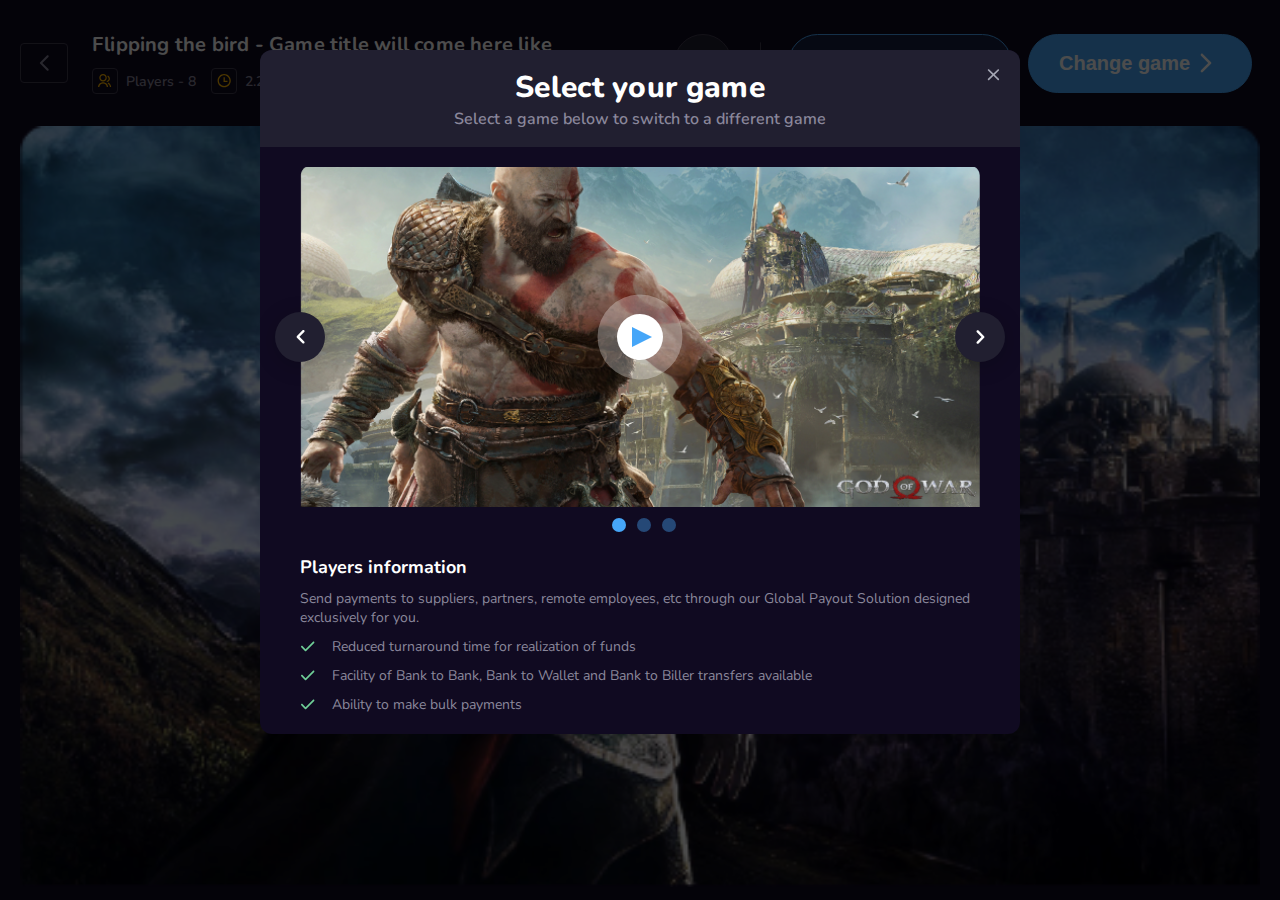
==== commit 6f07157b: "123" ====
--- a/toolbar.html
+++ b/toolbar.html
@@ -159,7 +159,7 @@
                             </div>
                         </div>
                         <div class="textarea__outer">
-                            <label for="">Your name</label>
+                            <label for="">Your message</label>
                             <textarea placeholder="Your message here..." name="" id="" cols="30" rows="4"></textarea>
                         </div>
                     </div>
@@ -181,7 +181,7 @@
             </div>
         </div>
     </div>
-    <div class="modal window" id="gallery">
+    <div class="modal  window" id="gallery">
         <div class="modal__inner">
             <div class="modal__inner-header">
                 <div class="modal__close windowClose" data-modal="gallery">
@@ -407,8 +407,8 @@
             </div>
         </div>
     </div>
-    <div class="modal window" id="video">
-        <div class="modal__inner">
+    <div class="modal  active window" id="video">
+        <div class="modal__inner full">
             <div class="modal__inner-header">
                 <div class="modal__close windowClose" data-modal="video">
                     <svg width="15" height="14" viewBox="0 0 15 14" fill="none" xmlns="http://www.w3.org/2000/svg">
--- a/css/main.css
+++ b/css/main.css
@@ -25,10 +25,6 @@
   outline: none;
 }
 
-button:focus {
-  outline: none;
-}
-
 input::-webkit-outer-spin-button,
 input::-webkit-inner-spin-button {
   -webkit-appearance: none;
@@ -42,7 +38,7 @@
 
 /* Track */
 ::-webkit-scrollbar-track {
-  background: #fff;
+  background: #211f30;
 }
 
 /* Handle */
@@ -65,11 +61,12 @@
   font-family: "Nunito", sans-serif;
   font-size: 14px;
   color: #000;
-  line-height: 1.7em;
+  line-height: 1.2;
   font-weight: 400;
   background: #100a21;
   -webkit-font-smoothing: antialiased;
   -moz-font-smoothing: antialiased;
+  overflow-y: scroll;
 }
 
 body.active {
@@ -92,7 +89,7 @@
   font-weight: normal;
   margin: 0px;
   background: none;
-  line-height: 1.6em;
+  line-height: 1.2;
 }
 
 /* Typography */
@@ -122,7 +119,7 @@
 
 p {
   position: relative;
-  line-height: 1.8em;
+  line-height: 1.4;
 }
 
 .auto__container {
@@ -3294,6 +3291,387 @@
   width: 100%;
 }
 
+.history__inner {
+  background: #211f30;
+  border-radius: 10px;
+  padding: 25px 20px;
+}
+.history__inner-header {
+  padding-bottom: 10px;
+}
+.history__inner-row {
+  display: -webkit-box;
+  display: -ms-flexbox;
+  display: flex;
+  -webkit-box-align: center;
+      -ms-flex-align: center;
+          align-items: center;
+}
+.history__inner-column {
+  width: 20%;
+  font-style: normal;
+  font-weight: 600;
+  font-size: 16px;
+  line-height: 22px;
+  color: #8a879b;
+  text-align: center;
+  display: -webkit-box;
+  display: -ms-flexbox;
+  display: flex;
+  -webkit-box-align: center;
+      -ms-flex-align: center;
+          align-items: center;
+  -webkit-box-pack: center;
+      -ms-flex-pack: center;
+          justify-content: center;
+}
+.history__inner-column:nth-child(1) {
+  width: 40%;
+  text-align: left;
+  -webkit-box-pack: start;
+      -ms-flex-pack: start;
+          justify-content: flex-start;
+}
+.history__tab {
+  -webkit-transition: all 0.2s ease-in-out 0s;
+  transition: all 0.2s ease-in-out 0s;
+  -moz-transition: all 0.2s ease-in-out 0s;
+}
+.history__tab-header {
+  padding: 20px 0;
+  border-top: 1px solid #403c4e;
+  -webkit-transition: all 0.2s ease-in-out 0s;
+  transition: all 0.2s ease-in-out 0s;
+  -moz-transition: all 0.2s ease-in-out 0s;
+}
+.history__tab-row {
+  display: -webkit-box;
+  display: -ms-flexbox;
+  display: flex;
+  -webkit-box-align: center;
+      -ms-flex-align: center;
+          align-items: center;
+}
+.history__tab-column {
+  width: 20%;
+}
+.history__tab-column:nth-child(1) {
+  width: 40%;
+}
+.history__tab-column-info {
+  display: -webkit-box;
+  display: -ms-flexbox;
+  display: flex;
+  -webkit-box-align: center;
+      -ms-flex-align: center;
+          align-items: center;
+}
+.history__tab-column-info-image {
+  width: 100px;
+  height: 75px;
+  border-radius: 10px;
+  overflow: hidden;
+  margin-right: 15px;
+}
+.history__tab-column-info-image img {
+  width: 100%;
+  height: 100%;
+  object-fit: cover;
+  -o-object-fit: cover;
+}
+.history__tab-column-info-content {
+  width: calc(100% - 115px);
+}
+.history__tab-column-info-content-title {
+  font-style: normal;
+  font-weight: bold;
+  font-size: 18px;
+  line-height: 24px;
+  letter-spacing: 0.2px;
+  color: #fff;
+}
+.history__tab-column-info-content-para {
+  font-style: normal;
+  font-weight: normal;
+  font-size: 12px;
+  line-height: 16px;
+  color: #8a879b;
+  max-width: 165px;
+}
+.history__tab-column-time {
+  font-style: normal;
+  font-weight: normal;
+  font-size: 18px;
+  line-height: 25px;
+  color: #8a879b;
+  height: 100%;
+  display: -webkit-box;
+  display: -ms-flexbox;
+  display: flex;
+  -webkit-box-align: center;
+      -ms-flex-align: center;
+          align-items: center;
+  -webkit-box-pack: center;
+      -ms-flex-pack: center;
+          justify-content: center;
+  text-align: center;
+}
+.history__tab-column-btn {
+  padding: 12px 0;
+  background: rgba(70, 166, 248, 0.15);
+  border: 1px solid #46a6f8;
+  -webkit-box-sizing: border-box;
+          box-sizing: border-box;
+  border-radius: 38px;
+  font-style: normal;
+  font-weight: bold;
+  font-size: 18px;
+  line-height: 25px;
+  color: #46a6f8;
+  display: -webkit-box;
+  display: -ms-flexbox;
+  display: flex;
+  -webkit-box-align: center;
+      -ms-flex-align: center;
+          align-items: center;
+  -webkit-box-pack: center;
+      -ms-flex-pack: center;
+          justify-content: center;
+  margin: 0 auto;
+  max-width: 175px;
+  cursor: pointer;
+  -webkit-transition: all 0.2s ease-in-out 0s;
+  transition: all 0.2s ease-in-out 0s;
+  -moz-transition: all 0.2s ease-in-out 0s;
+}
+.history__tab-column-btn:hover {
+  -webkit-box-shadow: 0px 7px 21px -1px rgba(70, 166, 248, 0.4);
+          box-shadow: 0px 7px 21px -1px rgba(70, 166, 248, 0.4);
+}
+.history__tab-column-btn svg {
+  fill: #46a6f8;
+  margin-left: 8px;
+  -webkit-transition: all 0.2s ease-in-out 0s;
+  transition: all 0.2s ease-in-out 0s;
+  -moz-transition: all 0.2s ease-in-out 0s;
+}
+.history__tab-column-btn.active svg {
+  transform: rotate(-180deg);
+  -webkit-transform: rotate(-180deg);
+  -o-transform: rotate(-180deg);
+  -ms-transform: rotate(-180deg);
+  -moz-transform: rotate(-180deg);
+}
+.history__tab-body {
+  position: relative;
+  max-height: 0;
+  overflow: hidden;
+  -webkit-transition: 0.4s ease-in-out;
+  transition: 0.4s ease-in-out;
+}
+.history__tab-body.active {
+  max-height: 600px;
+}
+.history__tab-body-played {
+  display: -webkit-box;
+  display: -ms-flexbox;
+  display: flex;
+  -webkit-box-align: center;
+      -ms-flex-align: center;
+          align-items: center;
+  -webkit-box-pack: center;
+      -ms-flex-pack: center;
+          justify-content: center;
+  padding: 10px 0;
+  max-width: 405px;
+  margin: 0 auto;
+  background: rgba(255, 178, 106, 0.07);
+  border-radius: 10px;
+}
+.history__tab-body-played-group {
+  display: -webkit-box;
+  display: -ms-flexbox;
+  display: flex;
+  -webkit-box-align: center;
+      -ms-flex-align: center;
+          align-items: center;
+  margin-right: 20px;
+}
+.history__tab-body-played-group-avatar {
+  width: 46px;
+  height: 46px;
+  border-radius: 50%;
+  margin-left: -20px;
+}
+.history__tab-body-played-group-avatar img {
+  width: 100%;
+  height: 100%;
+  object-fit: cover;
+  -o-object-fit: cover;
+}
+.history__tab-body-played-group-avatar:first-child {
+  margin-left: 0;
+}
+.history__tab-body-played-title {
+  font-style: normal;
+  font-weight: 600;
+  font-size: 16px;
+  line-height: 24px;
+  letter-spacing: 0.2px;
+  color: #ffb26a;
+  white-space: nowrap;
+  overflow: hidden;
+  text-overflow: ellipsis;
+  width: calc(100% - 118px);
+}
+.history__tab-body-slider-outer {
+  padding: 40px;
+  position: relative;
+}
+.history__tab-body-slider-outer .slick-prev {
+  position: absolute;
+  top: 15px;
+  left: -40px;
+  width: 47px;
+  height: 47px;
+  z-index: 1;
+  cursor: pointer;
+  content: "";
+  -webkit-transition: all 0.2s ease-in-out 0s;
+  transition: all 0.2s ease-in-out 0s;
+  -moz-transition: all 0.2s ease-in-out 0s;
+  border-radius: 50%;
+  -webkit-animation: opacity 0.2s linear;
+          animation: opacity 0.2s linear;
+}
+.history__tab-body-slider-outer .slick-prev::before {
+  position: absolute;
+  top: 0;
+  left: 0;
+  width: 100%;
+  height: 100%;
+  display: -webkit-box;
+  display: -ms-flexbox;
+  display: flex;
+  -webkit-box-align: center;
+      -ms-flex-align: center;
+          align-items: center;
+  -webkit-box-pack: center;
+      -ms-flex-pack: center;
+          justify-content: center;
+  background: #100a21;
+  border-radius: 50%;
+}
+.history__tab-body-slider-outer .slick-prev:hover,
+.history__tab-body-slider-outer .slick-prev:focus,
+.history__tab-body-slider-outer .slick-next:hover,
+.history__tab-body-slider-outer .slick-next:focus {
+  opacity: 1;
+}
+.history__tab-body-slider-outer .slick-next {
+  position: absolute;
+  top: 15px;
+  right: -40px;
+  width: 47px;
+  height: 47px;
+  z-index: 1;
+  cursor: pointer;
+  -webkit-transition: all 0.2s ease-in-out 0s;
+  transition: all 0.2s ease-in-out 0s;
+  -moz-transition: all 0.2s ease-in-out 0s;
+  border-radius: 50%;
+  -webkit-animation: opacity 0.2s linear;
+          animation: opacity 0.2s linear;
+}
+.history__tab-body-slider-outer .slick-next::before {
+  position: absolute;
+  top: 0;
+  left: 0;
+  width: 100%;
+  height: 100%;
+  display: -webkit-box;
+  display: -ms-flexbox;
+  display: flex;
+  -webkit-box-align: center;
+      -ms-flex-align: center;
+          align-items: center;
+  -webkit-box-pack: center;
+      -ms-flex-pack: center;
+          justify-content: center;
+  background: #100a21;
+  border-radius: 50%;
+}
+.history__tab-body-slider-item {
+  position: relative;
+}
+.history__tab-body-slider-item::before {
+  position: absolute;
+  top: 16px;
+  left: 0;
+  width: 100%;
+  content: "";
+  height: 1px;
+  background: #403c4e;
+}
+.history__tab-body-slider-item-icon {
+  width: 32px;
+  height: 32px;
+  border-radius: 50%;
+  background: rgba(111, 207, 151, 0.09);
+  display: -webkit-box;
+  display: -ms-flexbox;
+  display: flex;
+  -webkit-box-pack: center;
+      -ms-flex-pack: center;
+          justify-content: center;
+  -webkit-box-align: center;
+      -ms-flex-align: center;
+          align-items: center;
+  margin: 0 auto;
+  position: relative;
+}
+.history__tab-body-slider-item-icon svg {
+  fill: #6fcf97;
+}
+.history__tab-body-slider-item-title {
+  font-style: normal;
+  font-weight: bold;
+  font-size: 18px;
+  line-height: 24px;
+  letter-spacing: 0.2px;
+  color: #fff;
+  text-align: center;
+  margin: 13px 0 0 0;
+}
+.history__tab-body-slider-item-para {
+  font-style: normal;
+  font-weight: normal;
+  font-size: 12px;
+  line-height: 16px;
+  color: #8a879b;
+  text-align: center;
+}
+
+@keyframes history {
+  0% {
+    top: -50px;
+    opacity: 0;
+  }
+  100% {
+    top: 0;
+    opacity: 1;
+  }
+}
+@-webkit-keyframes history {
+  0% {
+    opacity: 0;
+    top: -50px;
+  }
+  100% {
+    top: 0;
+    opacity: 1;
+  }
+}
 @media (max-width: 1360px) {
   .achivement__body-window:nth-child(n+6) {
     display: none;
@@ -3533,6 +3911,44 @@
 
   .card__purchase-inner-body-info-text span {
     display: none;
+  }
+
+  .toolbar__inner-header-side {
+    padding-right: 20px;
+    width: calc(100% - 420px);
+  }
+  .toolbar__inner-header-side-question {
+    width: 40px;
+    height: 40px;
+  }
+  .toolbar__inner-header-side-question svg {
+    width: 18px;
+    height: 18px;
+  }
+  .toolbar__inner-header-btns {
+    width: 380px;
+  }
+  .toolbar__inner-header-btns button {
+    display: -webkit-box;
+    display: -ms-flexbox;
+    display: flex;
+    -webkit-box-pack: center;
+        -ms-flex-pack: center;
+            justify-content: center;
+    -webkit-box-align: center;
+        -ms-flex-align: center;
+            align-items: center;
+    padding: 10px 15px;
+    font-size: 16px;
+    line-height: 1.2;
+  }
+  .toolbar__inner-header-btns button:last-child svg {
+    width: 6px;
+    height: 12px;
+  }
+  .toolbar__inner-header-btns button svg {
+    width: 18px;
+    height: 18px;
   }
 }
 @media (max-width: 1024px) {
@@ -3867,6 +4283,77 @@
     width: calc(50% - 10px);
     margin: 6px 5px;
   }
+
+  .toolbar {
+    padding: 0;
+  }
+  .toolbar__inner-header {
+    -webkit-box-orient: vertical;
+    -webkit-box-direction: normal;
+            flex-direction: column;
+    -ms-flex-direction: column;
+    padding: 20px;
+    background: #211f30;
+  }
+  .toolbar__inner-header-side {
+    padding-right: 0;
+    width: 100%;
+    -webkit-box-align: unset;
+        -ms-flex-align: unset;
+            align-items: unset;
+  }
+  .toolbar__inner-header-side-row {
+    -webkit-box-align: unset;
+        -ms-flex-align: unset;
+            align-items: unset;
+  }
+  .toolbar__inner-header-side-info-title {
+    max-width: 300px;
+  }
+  .toolbar__inner-header-btns {
+    background: #211f30;
+    position: fixed;
+    bottom: 0;
+    left: 0;
+    width: calc(100% - 40px);
+    padding: 0;
+    padding: 20px;
+  }
+  .toolbar__inner-header-btns::before {
+    display: none;
+  }
+  .toolbar__inner-header-btns button {
+    padding: 15px;
+    font-size: 20px;
+    line-height: 27px;
+  }
+  .toolbar__inner-header-btns button:last-child svg {
+    width: 15px;
+    height: 24px;
+  }
+  .toolbar__inner-header-btns button svg {
+    width: 25px;
+    height: 25px;
+  }
+  .toolbar__inner-body {
+    position: fixed;
+    overflow-y: auto;
+    top: 148px;
+    left: 20px;
+    width: calc(100% - 40px);
+    height: calc(100% - 148px - 120px);
+  }
+  .toolbar__inner-body-image {
+    height: 100%;
+    border-radius: 15px;
+    overflow: hidden;
+  }
+  .toolbar__inner-body-image img {
+    width: 100%;
+    height: 100%;
+    object-fit: cover;
+    -o-object-fit: cover;
+  }
 }
 @media (max-width: 768px) {
   .grid {
@@ -4143,6 +4630,274 @@
   .purchase__side-add-body-column {
     width: 100%;
     margin: 6px 0;
+  }
+
+  .toolbar__inner-header {
+    padding: 14px 16px;
+  }
+  .toolbar__inner-header-side-info {
+    width: calc(100% - 44px);
+  }
+  .toolbar__inner-header-side-back {
+    width: 32px;
+    height: 32px;
+    margin-right: 12px;
+  }
+  .toolbar__inner-header-side-back svg {
+    width: 7px;
+    height: 13px;
+  }
+  .toolbar__inner-header-side-info-title {
+    max-width: 200px;
+    font-size: 15px;
+    line-height: 22px;
+    max-height: 44px;
+    overflow: hidden;
+    text-overflow: ellipsis;
+  }
+  .toolbar__inner-header-btns {
+    border: none;
+    padding: 16px 10px;
+    width: calc(100% - 20px);
+  }
+  .toolbar__inner-header-btns button {
+    font-size: 14px;
+    line-height: 1;
+    padding: 12px 14px;
+  }
+  .toolbar__inner-header-btns button svg {
+    width: 18px;
+    height: 18px;
+  }
+  .toolbar__inner-header-btns button:last-child svg {
+    width: 7px;
+    height: 13px;
+  }
+  .toolbar__inner-body {
+    top: 128px;
+    height: calc(100% - 128px - 100px);
+  }
+
+  .modal {
+    left: 0;
+    top: unset;
+    bottom: 0;
+    height: 100%;
+    width: 100%;
+    overflow-y: unset;
+  }
+  .modal__inner {
+    transform: translate(0, 0);
+    -moz-ransform: translate(0, 0);
+    -o-transform: translate(0, 0);
+    -ms-transform: translate(0, 0);
+    -webkit-transform: translate(0, 0);
+    left: 0;
+    width: 100%;
+    height: calc(100% - 40px);
+    position: fixed;
+    border-radius: unset;
+    top: 40px;
+  }
+  .modal__inner-header {
+    position: absolute;
+    top: 0;
+    left: 0;
+    width: 100%;
+    padding: 32px 0 12px 0;
+    background: none;
+    border-bottom: 1px solid #403c4e;
+  }
+  .modal__inner-header::before {
+    position: absolute;
+    content: "";
+    top: 16px;
+    left: 50%;
+    transform: translateX(-50%);
+    -moz-ransform: translateX(-50%);
+    -o-transform: translateX(-50%);
+    -ms-transform: translateX(-50%);
+    -webkit-transform: translateX(-50%);
+    background: #211f30;
+    height: 4px;
+    width: 50px;
+    border-radius: 5px;
+  }
+  .modal__inner-header-title {
+    font-size: 16px;
+    line-height: 1;
+    margin-bottom: 8px;
+  }
+  .modal__inner-header-para {
+    font-size: 14px;
+    line-height: 1;
+  }
+  .modal__inner-body {
+    position: absolute;
+    top: 83px;
+    left: 0;
+    width: 100%;
+    height: calc(100% - 83px - 65px);
+    padding: 0;
+    overflow-y: auto;
+    /* Hide scrollbar for Chrome, Safari and Opera */
+    /* Hide scrollbar for IE, Edge and Firefox */
+  }
+  .modal__inner-body::-webkit-scrollbar {
+    display: none;
+  }
+  .modal__inner-body {
+    -ms-overflow-style: none;
+    /* IE and Edge */
+    scrollbar-width: none;
+    /* Firefox */
+  }
+
+  .issue {
+    padding: 20px;
+  }
+  .issue__form {
+    padding: 16px 0;
+  }
+  .issue__form-row {
+    margin: 0;
+    -webkit-box-orient: vertical;
+    -webkit-box-direction: normal;
+            flex-direction: column;
+    -ms-flex-direction: column;
+  }
+  .issue__form-column {
+    width: 100%;
+    margin: 0;
+  }
+  .issue__info {
+    padding-bottom: 20px;
+  }
+  .issue__info-content-title {
+    font-size: 16px;
+    line-height: 1;
+  }
+  .issue__info-content-para {
+    font-size: 12px;
+    line-height: 1.2;
+  }
+  .issue__footer {
+    position: fixed;
+    bottom: 0;
+    left: 0;
+    width: calc(100% - 40px);
+    background: #211f30;
+    padding: 20px;
+  }
+  .issue__footer button {
+    padding: 10px 18px;
+    font-size: 16px;
+    line-height: 1;
+    margin: 0;
+  }
+  .issue__footer button:last-child svg {
+    width: 6px;
+    height: 12px;
+  }
+
+  .select__outer {
+    margin-bottom: 10px;
+  }
+  .select__outer label {
+    font-size: 16px;
+    line-height: 1.2;
+    margin-bottom: 8px;
+  }
+
+  .input__outer {
+    margin-bottom: 10px;
+  }
+  .input__outer label {
+    font-size: 16px;
+    line-height: 1.2;
+    margin-bottom: 8px;
+  }
+  .input__outer input {
+    padding: 12px 12px;
+    font-size: 14px;
+    line-height: 1;
+    border-radius: 5px;
+  }
+
+  .textarea__outer {
+    margin-bottom: 10px;
+  }
+  .textarea__outer label {
+    font-size: 16px;
+    line-height: 1.2;
+    margin-bottom: 8px;
+  }
+  .textarea__outer textarea {
+    padding: 12px 12px;
+    font-size: 14px;
+    line-height: 1;
+    border-radius: 5px;
+  }
+
+  .select-selected {
+    padding: 14px 12px;
+    font-size: 14px;
+    line-height: 1;
+    border-radius: 5px;
+  }
+  .select-selected::after {
+    width: 6px;
+    height: 6px;
+    right: 12px;
+  }
+
+  .select-items div {
+    padding: 14px 12px;
+    font-size: 14px;
+    line-height: 1;
+    border-radius: 5px;
+  }
+
+  .gallery {
+    margin: -7px;
+    padding: 16px;
+  }
+  .gallery__column {
+    margin: 14px 7px;
+  }
+  .gallery__footer {
+    position: fixed;
+    bottom: 0;
+    left: 0;
+    width: calc(100% - 40px);
+    background: #211f30;
+    padding: 20px;
+  }
+  .gallery .slick-list {
+    padding: 0 20% 0 0 !important;
+  }
+
+  .card__modal-image {
+    height: 160px;
+  }
+  .card__modal-body-title-text {
+    font-size: 14px;
+    line-height: 18px;
+    max-height: 36px;
+    overflow: hidden;
+    text-overflow: ellipsis;
+  }
+  .card__modal-body-para {
+    font-size: 10px;
+    line-height: 12px;
+    max-height: 24px;
+    overflow: hidden;
+    text-overflow: ellipsis;
+    max-width: 175px;
+  }
+
+  .video {
+    padding: 27px;
   }
 }
 @media (max-width: 435px) {
@@ -4337,21 +5092,9 @@
   border: none;
   outline: none;
 }
-.slick-prev:hover, .slick-prev:focus,
-.slick-next:hover,
-.slick-next:focus {
-  outline: none;
-  background: transparent;
-  color: transparent;
-}
-.slick-prev:hover:before, .slick-prev:focus:before,
-.slick-next:hover:before,
-.slick-next:focus:before {
-  opacity: 1;
-}
 .slick-prev.slick-disabled:before,
 .slick-next.slick-disabled:before {
-  opacity: 0.25;
+  opacity: 0;
 }
 .slick-prev:before,
 .slick-next:before {
